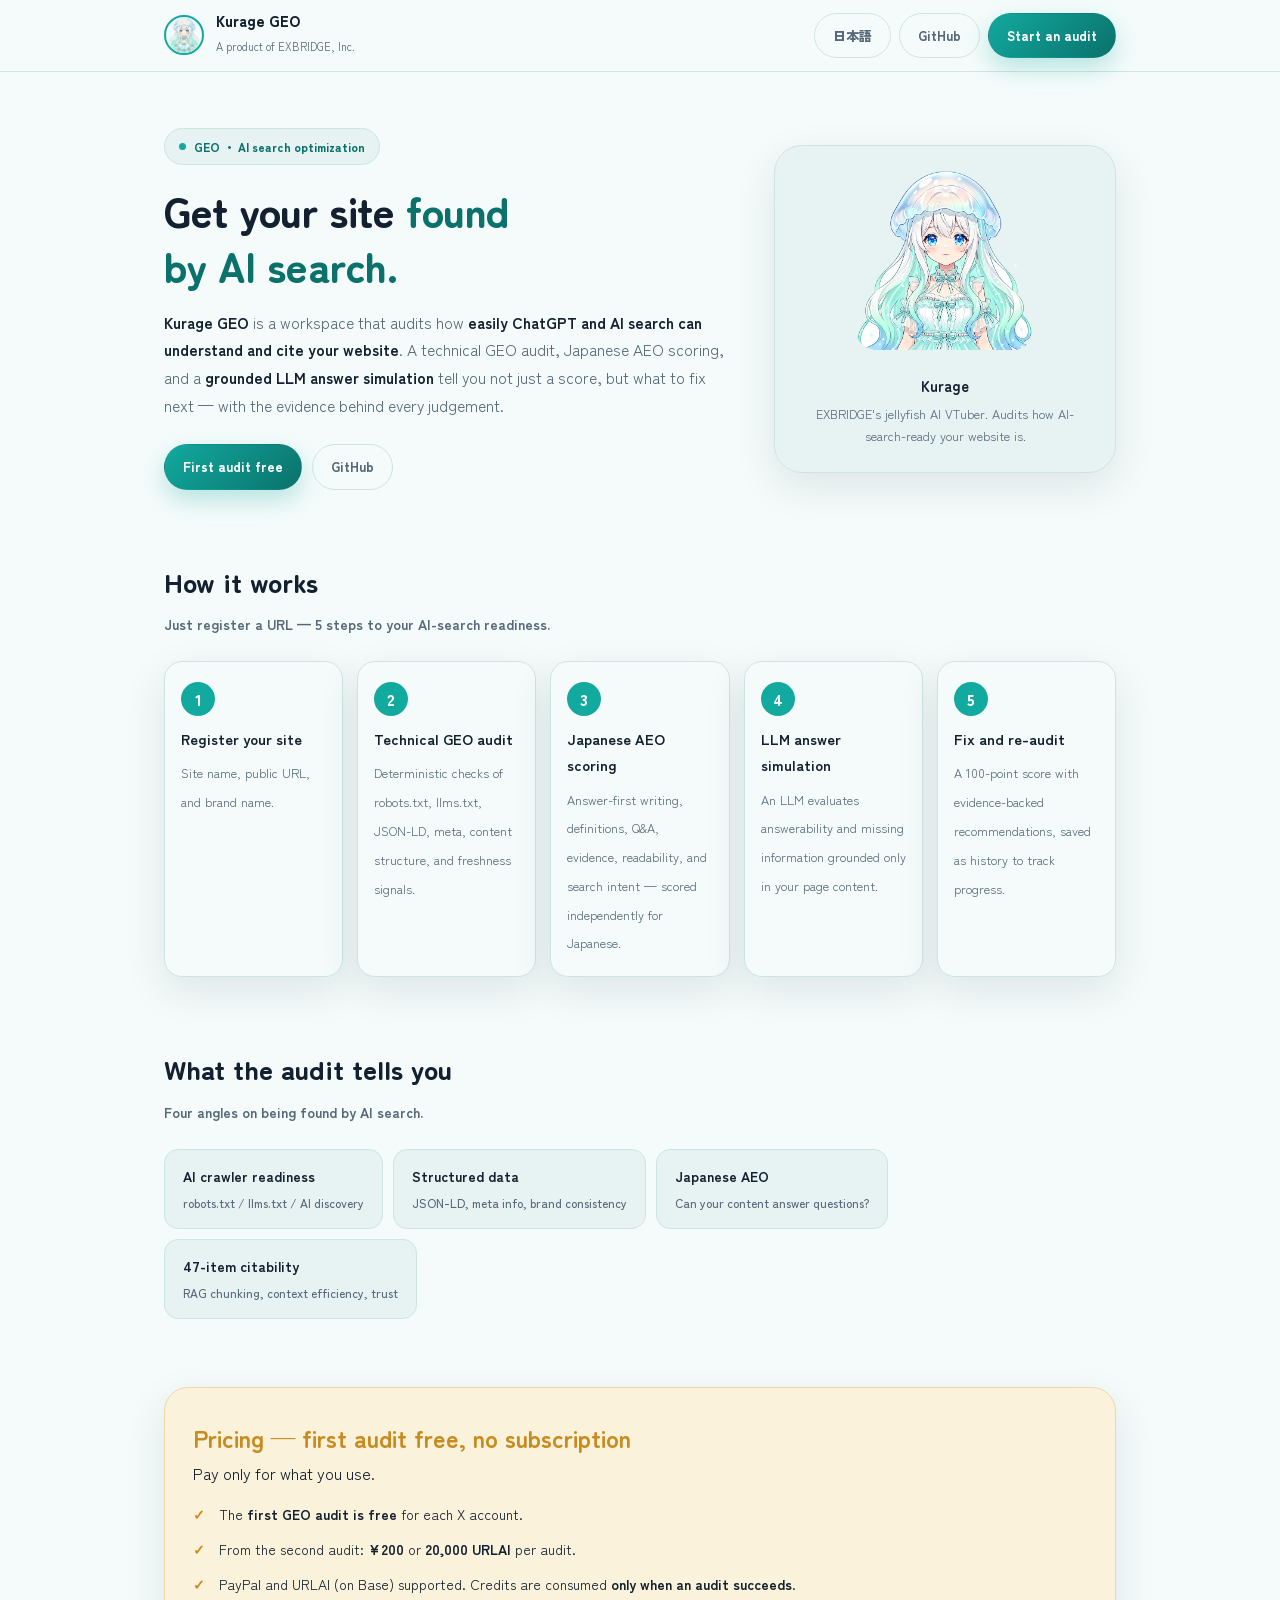
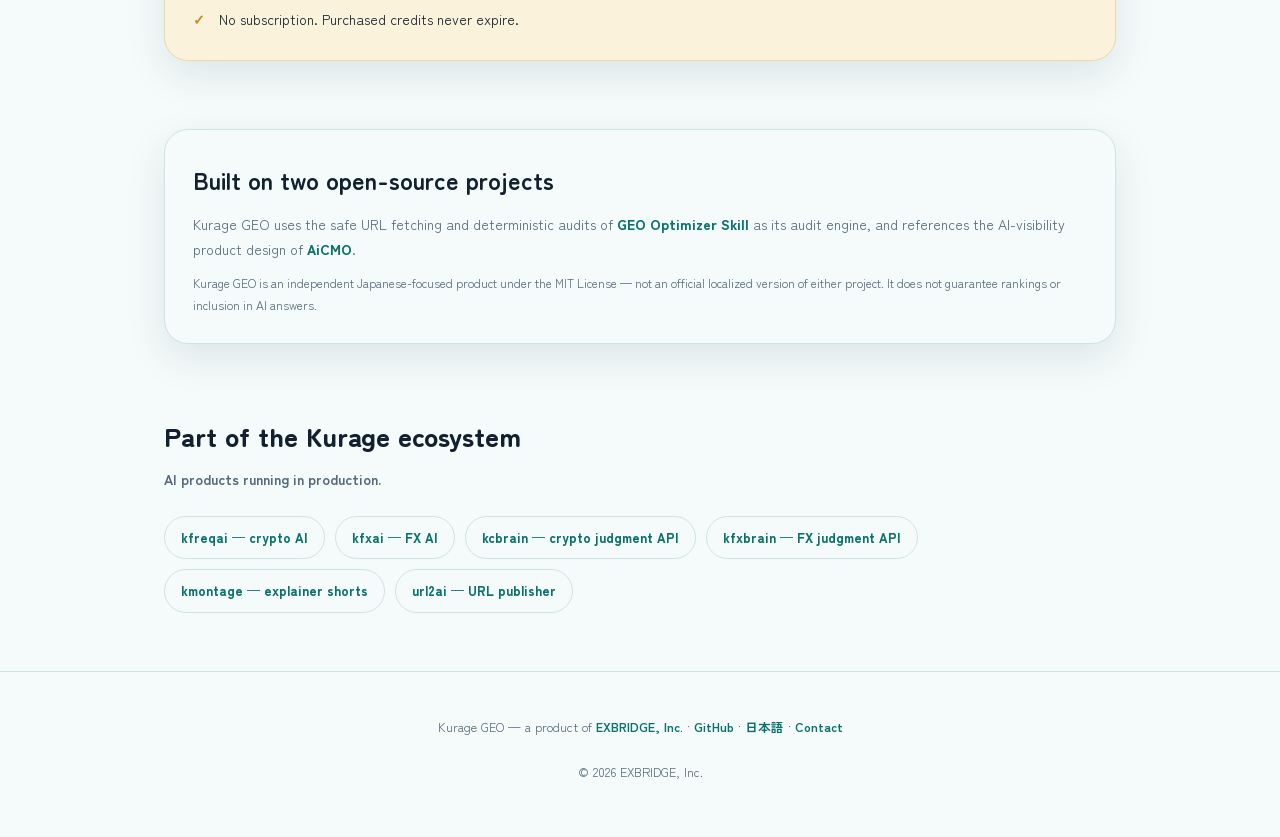
==== landing/index.html @ 4ce0aa2f "LP風デザインへ刷新＋日英切替(url2pub方式)＋kgeo.exbridge.jp LP新設 - kgeo.php: ログアウト時ランディングをkmontage LPと同じデザイントークン(Zen" ====
<!doctype html>
<html lang="en">
<head>
<meta charset="utf-8">
<meta name="viewport" content="width=device-width, initial-scale=1">
<title>Kurage GEO — Get your site found by AI search</title>
<meta name="description" content="Kurage GEO (kgeo) audits how ready your website is for AI search (GEO). Technical GEO audit, Japanese AEO scoring, and grounded LLM answer simulation. First audit free, then ¥200 or 20,000 URLAI per audit.">
<meta name="keywords" content="Kurage,kgeo,GEO,AEO,generative engine optimization,AI search optimization,LLMO,GEO Optimizer,AiCMO,answer engine optimization">
<meta name="robots" content="index,follow">
<meta name="author" content="EXBRIDGE, Inc.">
<link rel="canonical" href="https://kgeo.exbridge.jp/">
<link rel="alternate" hreflang="en" href="https://kgeo.exbridge.jp/">
<link rel="alternate" hreflang="ja" href="https://kgeo.exbridge.jp/kgeo.html">
<link rel="icon" href="assets/kurage_avatar.png" type="image/png">
<link rel="apple-touch-icon" href="assets/kurage_avatar.png">
<meta property="og:type" content="website">
<meta property="og:site_name" content="Kurage GEO">
<meta property="og:title" content="Kurage GEO — Get your site found by AI search">
<meta property="og:description" content="Technical GEO audit, Japanese AEO scoring, and grounded LLM answer simulation in one workspace. First audit free, then ¥200 or 20,000 URLAI per audit.">
<meta property="og:url" content="https://kgeo.exbridge.jp/">
<meta property="og:image" content="https://kgeo.exbridge.jp/assets/ogp.png">
<meta property="og:image:width" content="1200">
<meta property="og:image:height" content="630">
<meta property="og:locale" content="en_US">
<meta name="twitter:card" content="summary_large_image">
<meta name="twitter:title" content="Kurage GEO">
<meta name="twitter:description" content="Get your site found by AI search. First GEO audit is free.">
<meta name="twitter:image" content="https://kgeo.exbridge.jp/assets/ogp.png">
<script type="application/ld+json">
{
  "@context": "https://schema.org",
  "@type": "WebApplication",
  "name": "Kurage GEO",
  "url": "https://kgeo.exbridge.jp/",
  "applicationCategory": "BusinessApplication",
  "operatingSystem": "Web",
  "inLanguage": ["en", "ja"],
  "description": "A workspace that audits how ready your website is for AI search (GEO): technical GEO audit, Japanese AEO scoring, and grounded LLM answer simulation.",
  "offers": [
    {"@type": "Offer", "name": "First GEO audit", "price": "0", "priceCurrency": "JPY", "description": "The first audit is free for each X account"},
    {"@type": "Offer", "name": "GEO audit credit", "price": "200", "priceCurrency": "JPY", "description": "One audit from the second one onward. Also purchasable with 20,000 URLAI"}
  ],
  "isBasedOn": [
    {"@type": "SoftwareSourceCode", "name": "GEO Optimizer Skill", "codeRepository": "https://github.com/Auriti-Labs/geo-optimizer-skill", "license": "https://opensource.org/license/mit"},
    {"@type": "SoftwareSourceCode", "name": "AiCMO", "codeRepository": "https://github.com/AICMO/ai-cmo", "license": "https://opensource.org/license/mit"}
  ],
  "provider": { "@type": "Organization", "name": "EXBRIDGE, Inc.", "url": "https://exbridge.jp/" }
}
</script>
<script type="application/ld+json">
{
  "@context": "https://schema.org",
  "@type": "FAQPage",
  "mainEntity": [
    {"@type": "Question", "name": "What is the difference between SEO and GEO?", "acceptedAnswer": {"@type": "Answer", "text": "SEO mainly improves discoverability in search results, while GEO prepares the technical structure and information design so generative AI and AI search can understand and cite your content. Kurage GEO audits robots.txt, llms.txt, structured data, content structure, and more."}},
    {"@type": "Question", "name": "How much does a Kurage GEO audit cost?", "acceptedAnswer": {"@type": "Answer", "text": "The first audit is free for each X account. From the second audit onward, each audit costs ¥200, or one credit purchased with 20,000 URLAI. There is no subscription."}},
    {"@type": "Question", "name": "Is Kurage GEO an official version of GEO Optimizer or AiCMO?", "acceptedAnswer": {"@type": "Answer", "text": "No. Kurage GEO uses the deterministic audit engine of GEO Optimizer Skill and references the product design of AiCMO, both under the MIT License, as an independent Japanese-focused product."}}
  ]
}
</script>
<link rel="preconnect" href="https://fonts.googleapis.com">
<link rel="preconnect" href="https://fonts.gstatic.com" crossorigin>
<link href="https://fonts.googleapis.com/css2?family=Zen+Maru+Gothic:wght@700;900&family=Zen+Kaku+Gothic+New:wght@400;500;700&display=swap" rel="stylesheet">
<style>
:root {
  --abyss:#12202f; --abyss-soft:#55697a; --foam:#f5fbfb; --panel:#e7f3f2; --panel-line:#cde5e2;
  --teal:#12a99f; --teal-deep:#0a726b; --violet:#6f5fd8; --gold:#c98a1e; --gold-bg:#fbf2db; --gold-line:#ecd9a8;
  --shadow:0 14px 40px rgba(10,40,45,.10);
}
@media (prefers-color-scheme:dark){:root{
  --abyss:#eaf3f3; --abyss-soft:#9fb3ba; --foam:#0c1720; --panel:#12242a; --panel-line:#1f3a3f;
  --teal:#2bd4c6; --teal-deep:#1c9e93; --violet:#9186ea; --gold:#f2c766; --gold-bg:#241b08; --gold-line:#4c3c17;
  --shadow:0 14px 40px rgba(0,0,0,.38);
}}
* { box-sizing:border-box; margin:0; padding:0; }
html { scroll-behavior:smooth; }
body { color:var(--abyss); font-family:"Zen Kaku Gothic New","Hiragino Sans","Yu Gothic",Meiryo,sans-serif; background:var(--foam); min-height:100vh; line-height:1.8; overflow-x:hidden; }
a { color:var(--teal-deep); text-decoration:none; }
a:hover { color:var(--teal); }
img { max-width:100%; }
h1,h2,h3 { font-family:"Zen Maru Gothic","Zen Kaku Gothic New",sans-serif; text-wrap:balance; }
.wrap { max-width:1000px; margin:0 auto; padding:0 24px; }
header.site { position:sticky; top:0; z-index:40; background:color-mix(in srgb,var(--foam) 88%,transparent); backdrop-filter:blur(16px); border-bottom:1px solid var(--panel-line); }
header.site .wrap { display:flex; align-items:center; gap:14px; padding:12px 24px; }
.hbrand { display:flex; gap:12px; align-items:center; }
.hbrand .ico { width:40px; height:40px; border-radius:50%; overflow:hidden; border:2px solid var(--teal); flex:none; }
.hbrand .ico img { width:100%; height:100%; object-fit:cover; object-position:50% 15%; }
.hbrand strong { font-size:15px; font-weight:900; display:block; line-height:1.2; }
.hbrand span { font-size:11px; color:var(--abyss-soft); }
.hnav { display:flex; gap:8px; align-items:center; margin-left:auto; }
.btn { border-radius:999px; padding:10px 18px; font-weight:900; font-size:13px; display:inline-flex; align-items:center; gap:7px; border:1.5px solid transparent; cursor:pointer; }
.btn-primary { background:linear-gradient(135deg,var(--teal),var(--teal-deep)); color:#fff; box-shadow:0 10px 24px rgba(18,169,159,.28); }
.btn-ghost { background:transparent; border-color:var(--panel-line); color:var(--abyss-soft); }
.btn-ghost:hover { border-color:var(--teal); color:var(--teal-deep); }
.hero { display:grid; grid-template-columns:1.25fr .75fr; gap:40px; align-items:center; padding:56px 0 34px; }
.eyebrow { display:inline-flex; align-items:center; gap:8px; background:var(--panel); border:1.5px solid var(--panel-line); border-radius:999px; padding:7px 14px; font-size:12px; font-weight:900; color:var(--teal-deep); margin-bottom:18px; }
.dot { width:7px; height:7px; border-radius:50%; background:var(--teal); }
h1 { font-size:clamp(26px,4.4vw,42px); font-weight:900; line-height:1.3; letter-spacing:-.01em; margin-bottom:16px; }
h1 em { font-style:normal; color:var(--teal-deep); }
.lead { font-size:15.5px; color:var(--abyss-soft); max-width:600px; margin-bottom:24px; }
.lead b { color:var(--abyss); }
.cta-row { display:flex; gap:10px; flex-wrap:wrap; }
.hero-card { background:var(--panel); border:1.5px solid var(--panel-line); border-radius:28px; padding:24px; text-align:center; box-shadow:var(--shadow); }
.hero-card img { width:180px; height:180px; object-fit:cover; object-position:50% 12%; border-radius:22px; }
.hero-card h2 { font-size:15px; margin:14px 0 4px; }
.hero-card p { font-size:12.5px; color:var(--abyss-soft); }
section { padding:34px 0; }
section > h2 { font-size:clamp(20px,3vw,27px); font-weight:900; margin-bottom:6px; }
section > .sub { color:var(--abyss-soft); font-size:14px; font-weight:700; margin-bottom:24px; }
.flow { display:grid; grid-template-columns:repeat(auto-fit,minmax(160px,1fr)); gap:14px; }
.flow .step { background:var(--foam); border:1.5px solid var(--panel-line); border-radius:18px; padding:20px 16px; box-shadow:var(--shadow); }
.flow .n { display:inline-flex; align-items:center; justify-content:center; width:34px; height:34px; border-radius:50%; background:var(--teal); color:#fff; font-family:"Zen Maru Gothic",sans-serif; font-weight:900; margin-bottom:10px; }
.flow .step b { display:block; font-size:14.5px; margin-bottom:5px; }
.flow .step small { font-size:12.5px; color:var(--abyss-soft); line-height:1.7; }
.chips { display:flex; flex-wrap:wrap; gap:10px; }
.chip { background:var(--panel); border:1.5px solid var(--panel-line); border-radius:14px; padding:14px 18px; font-weight:700; font-size:14px; }
.chip span { display:block; font-size:12px; color:var(--abyss-soft); font-weight:500; margin-top:3px; }
.gate { background:var(--gold-bg); border:1.5px solid var(--gold-line); border-radius:24px; padding:28px; box-shadow:var(--shadow); }
.gate h2 { color:var(--gold); }
.gate ul { list-style:none; margin-top:14px; display:grid; gap:10px; }
.gate li { font-size:14px; padding-left:26px; position:relative; }
.gate li::before { content:"✓"; position:absolute; left:0; color:var(--gold); font-weight:900; }
.oss-note { background:var(--foam); border:1.5px solid var(--panel-line); border-radius:24px; padding:28px; box-shadow:var(--shadow); }
.oss-note p { font-size:14px; color:var(--abyss-soft); margin-top:10px; }
.oss-note p b, .oss-note a { color:var(--abyss); }
.oss-note a { font-weight:800; color:var(--teal-deep); }
.oss-note small { display:block; margin-top:10px; font-size:12px; color:var(--abyss-soft); }
.eco { display:flex; flex-wrap:wrap; gap:10px; margin-top:8px; }
.eco a { background:var(--foam); border:1.5px solid var(--panel-line); border-radius:999px; padding:9px 16px; font-size:13px; font-weight:800; color:var(--teal-deep); }
.eco a:hover { border-color:var(--teal); }
footer.site { text-align:center; color:var(--abyss-soft); font-size:12.5px; padding:44px 20px 54px; border-top:1px solid var(--panel-line); margin-top:24px; }
footer.site a { font-weight:700; }
@media (max-width:760px){ .hero{ grid-template-columns:1fr; } .hero-card{ order:-1; } }
</style>
<!-- Google tag (gtag.js) -->
<script async src="https://www.googletagmanager.com/gtag/js?id=G-BP0650KDFR"></script>
<script>
  window.dataLayer = window.dataLayer || [];
  function gtag(){dataLayer.push(arguments);}
  gtag('js', new Date());
  gtag('config', 'G-BP0650KDFR');
</script>
<script>
(function () {
    var s = document.createElement('script');
    s.src = 'https://aiknowledgecms.exbridge.jp/simpletrack.php'
        + '?url=' + encodeURIComponent(location.href)
        + '&ref=' + encodeURIComponent(document.referrer);
    document.head.appendChild(s);
})();
</script>
</head>
<body>

<header class="site"><div class="wrap">
  <div class="hbrand">
    <div class="ico"><img src="assets/kurage_avatar.webp" alt="Kurage"></div>
    <div><strong>Kurage GEO</strong><span>A product of EXBRIDGE, Inc.</span></div>
  </div>
  <nav class="hnav">
    <a class="btn btn-ghost" href="kgeo.html">日本語</a>
    <a class="btn btn-ghost" href="https://github.com/katsushi2441/kgeo" target="_blank" rel="noopener">GitHub</a>
    <a class="btn btn-primary" href="https://kurage.exbridge.jp/kgeo.php?lang=en">Start an audit</a>
  </nav>
</div></header>

<main class="wrap">
  <section class="hero">
    <div>
      <span class="eyebrow"><span class="dot"></span>GEO ・ AI search optimization</span>
      <h1>Get your site <em>found by AI search.</em></h1>
      <p class="lead">
        <b>Kurage GEO</b> is a workspace that audits how <b>easily ChatGPT and AI search can understand and cite your website</b>.
        A technical GEO audit, Japanese AEO scoring, and a <b>grounded LLM answer simulation</b> tell you not just a score,
        but what to fix next — with the evidence behind every judgement.
      </p>
      <div class="cta-row">
        <a class="btn btn-primary" href="https://kurage.exbridge.jp/kgeo.php?lang=en">First audit free</a>
        <a class="btn btn-ghost" href="https://github.com/katsushi2441/kgeo" target="_blank" rel="noopener">GitHub</a>
      </div>
    </div>
    <div class="hero-card">
      <img src="assets/kurage_avatar.png" alt="Kurage — the jellyfish AI VTuber">
      <h2>Kurage</h2>
      <p>EXBRIDGE's jellyfish AI VTuber. Audits how AI-search-ready your website is.</p>
    </div>
  </section>

  <section>
    <h2>How it works</h2>
    <p class="sub">Just register a URL — 5 steps to your AI-search readiness.</p>
    <div class="flow">
      <div class="step"><span class="n">1</span><b>Register your site</b><small>Site name, public URL, and brand name.</small></div>
      <div class="step"><span class="n">2</span><b>Technical GEO audit</b><small>Deterministic checks of robots.txt, llms.txt, JSON-LD, meta, content structure, and freshness signals.</small></div>
      <div class="step"><span class="n">3</span><b>Japanese AEO scoring</b><small>Answer-first writing, definitions, Q&amp;A, evidence, readability, and search intent — scored independently for Japanese.</small></div>
      <div class="step"><span class="n">4</span><b>LLM answer simulation</b><small>An LLM evaluates answerability and missing information grounded only in your page content.</small></div>
      <div class="step"><span class="n">5</span><b>Fix and re-audit</b><small>A 100-point score with evidence-backed recommendations, saved as history to track progress.</small></div>
    </div>
  </section>

  <section>
    <h2>What the audit tells you</h2>
    <p class="sub">Four angles on being found by AI search.</p>
    <div class="chips">
      <div class="chip">AI crawler readiness<span>robots.txt / llms.txt / AI discovery</span></div>
      <div class="chip">Structured data<span>JSON-LD, meta info, brand consistency</span></div>
      <div class="chip">Japanese AEO<span>Can your content answer questions?</span></div>
      <div class="chip">47-item citability<span>RAG chunking, context efficiency, trust</span></div>
    </div>
  </section>

  <section>
    <div class="gate">
      <h2>Pricing — first audit free, no subscription</h2>
      <p class="sub" style="margin-bottom:0">Pay only for what you use.</p>
      <ul>
        <li>The <b>first GEO audit is free</b> for each X account.</li>
        <li>From the second audit: <b>¥200</b> or <b>20,000 URLAI</b> per audit.</li>
        <li>PayPal and URLAI (on Base) supported. Credits are consumed <b>only when an audit succeeds</b>.</li>
        <li>No subscription. Purchased credits never expire.</li>
      </ul>
    </div>
  </section>

  <section>
    <div class="oss-note">
      <h2>Built on two open-source projects</h2>
      <p>Kurage GEO uses the safe URL fetching and deterministic audits of <a href="https://github.com/Auriti-Labs/geo-optimizer-skill" target="_blank" rel="noopener">GEO Optimizer Skill</a> as its audit engine, and references the AI-visibility product design of <a href="https://github.com/AICMO/ai-cmo" target="_blank" rel="noopener">AiCMO</a>.</p>
      <small>Kurage GEO is an independent Japanese-focused product under the MIT License — not an official localized version of either project. It does not guarantee rankings or inclusion in AI answers.</small>
    </div>
  </section>

  <section>
    <h2>Part of the Kurage ecosystem</h2>
    <p class="sub">AI products running in production.</p>
    <div class="eco">
      <a href="https://kfreqai.exbridge.jp/" target="_blank" rel="noopener">kfreqai — crypto AI</a>
      <a href="https://kfxai.exbridge.jp/" target="_blank" rel="noopener">kfxai — FX AI</a>
      <a href="https://kcbrain.exbridge.jp/" target="_blank" rel="noopener">kcbrain — crypto judgment API</a>
      <a href="https://kfxbrain.exbridge.jp/" target="_blank" rel="noopener">kfxbrain — FX judgment API</a>
      <a href="https://kmontage.exbridge.jp/" target="_blank" rel="noopener">kmontage — explainer shorts</a>
      <a href="https://url2ai.exbridge.jp/" target="_blank" rel="noopener">url2ai — URL publisher</a>
    </div>
  </section>
</main>

<footer class="site"><div class="wrap">
  Kurage GEO — a product of <a href="https://exbridge.jp/">EXBRIDGE, Inc.</a> ·
  <a href="https://github.com/katsushi2441/kgeo" target="_blank" rel="noopener">GitHub</a> ·
  <a href="kgeo.html">日本語</a> ·
  <a href="https://exbridge.jp/contact.php">Contact</a>
  <br><br>&copy; <span id="y"></span> EXBRIDGE, Inc.
</div></footer>
<script>document.getElementById('y').textContent=new Date().getFullYear();</script>

</body>
</html>
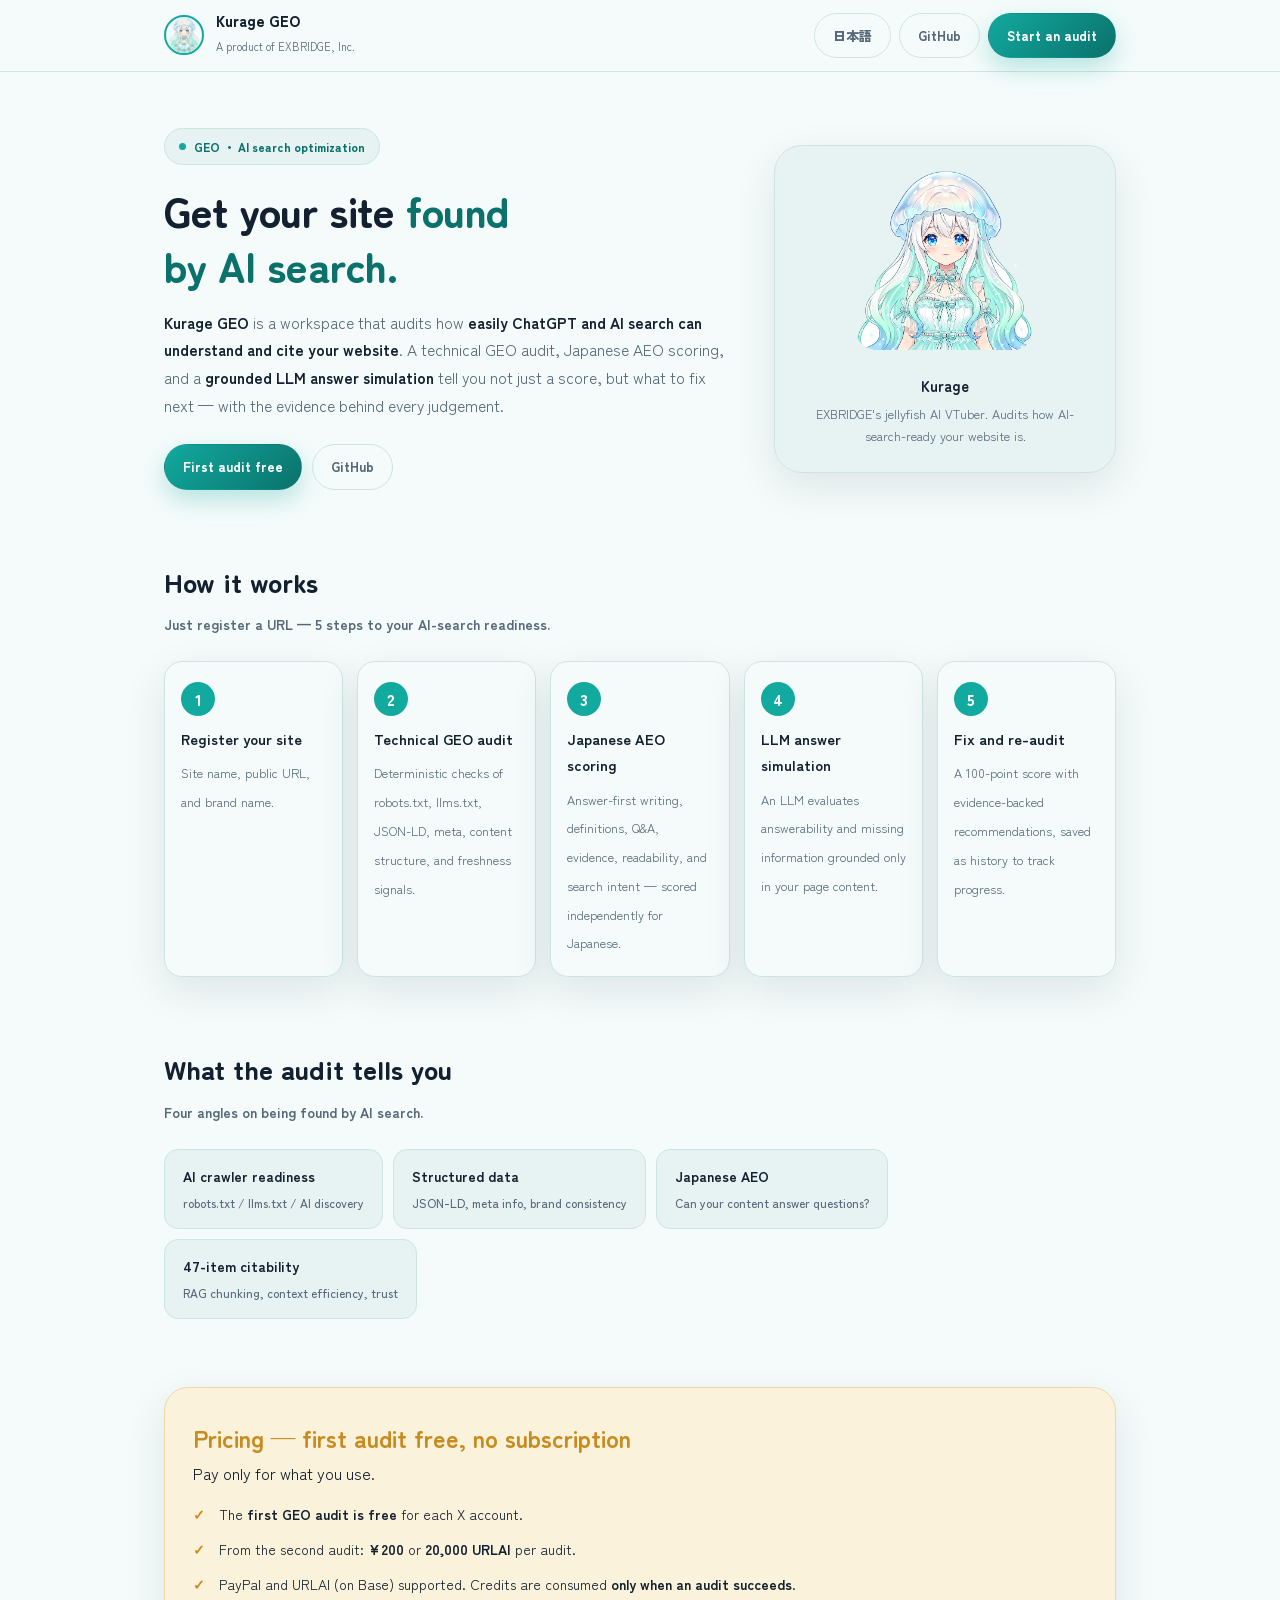
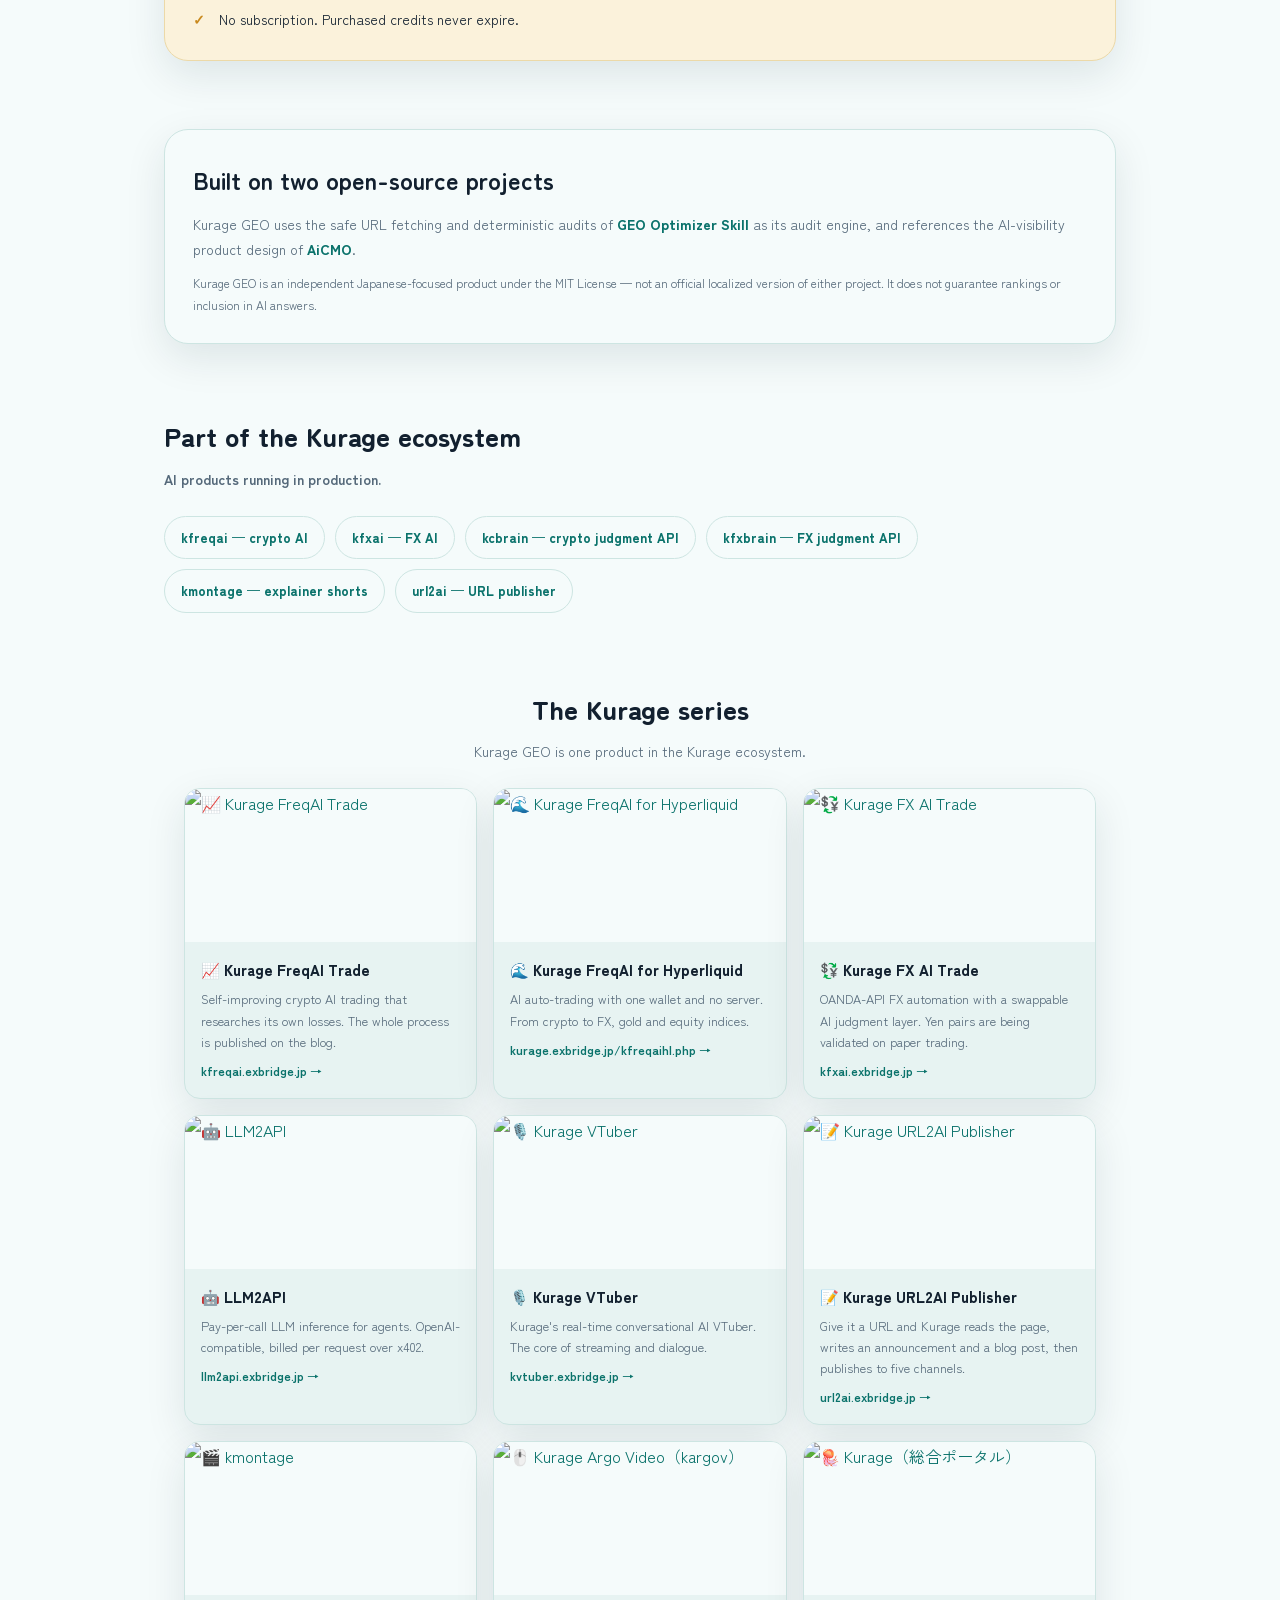
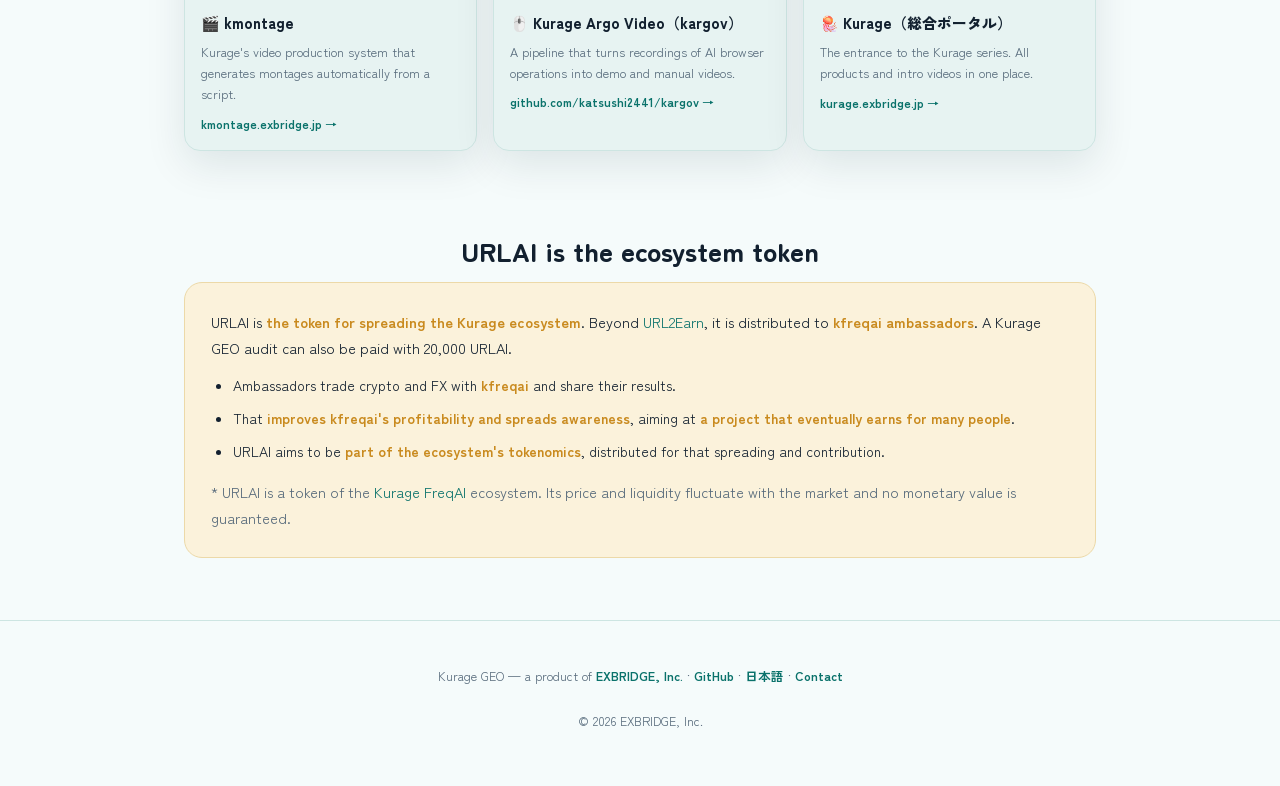
==== commit a68be23d: "feat(landing): KurageシリーズとURLAIの紹介をLPへ追加 kurl2earn / llm2api と同じ2セクション(Kurageシリーズ一覧・URLAIトークン)を kgeo" ====
--- a/landing/index.html
+++ b/landing/index.html
@@ -242,6 +242,103 @@
       <a href="https://url2ai.exbridge.jp/" target="_blank" rel="noopener">url2ai — URL publisher</a>
     </div>
   </section>
+<!-- BEGIN kurage-ecosystem (scripts/inject_ecosystem.py が生成) -->
+<style>
+  .kx-sec { max-width:1080px; margin:0 auto; padding:38px 20px; }
+  .kx-h { font-size:clamp(20px,3vw,27px); font-weight:800; text-align:center; margin-bottom:6px; }
+  .kx-sub { text-align:center; color:var(--abyss-soft); font-size:14px; margin-bottom:24px; }
+  .kx-grid { display:grid; grid-template-columns:repeat(auto-fill,minmax(270px,1fr)); gap:16px; }
+  .kx-card { display:block; background:var(--panel); border:1px solid var(--panel-line);
+    border-radius:16px; overflow:hidden; box-shadow:var(--shadow); transition:transform .15s; }
+  .kx-card:hover { transform:translateY(-3px); }
+  .kx-card .kx-im { aspect-ratio:1200/630; background:var(--foam); overflow:hidden; }
+  .kx-card .kx-im img { width:100%; height:100%; object-fit:cover; display:block; }
+  .kx-card .kx-tx { padding:14px 16px 16px; }
+  .kx-card .kx-nm { font-weight:800; font-size:15px; color:var(--abyss); }
+  .kx-card .kx-ds { font-size:12.5px; color:var(--abyss-soft); margin-top:5px; line-height:1.7; }
+  .kx-card .kx-lk { font-size:12px; color:var(--teal-deep); font-weight:700; margin-top:8px; word-break:break-all; }
+  .kx-vision { background:var(--gold-bg); border:1px solid var(--gold-line); border-radius:18px; padding:26px; }
+  .kx-vision p { font-size:14.5px; }
+  .kx-vision ul { padding-left:22px; margin-top:12px; font-size:14px; color:var(--abyss); }
+  .kx-vision li { margin-bottom:8px; }
+  .kx-vision b { color:var(--gold); }
+  .kx-fine { font-size:12px; color:var(--abyss-soft); margin-top:14px; }
+</style>
+<section class="kx-sec" id="kurage-ecosystem">
+  <h2 class="kx-h">The Kurage series</h2>
+  <p class="kx-sub">Kurage GEO is one product in the Kurage ecosystem.</p>
+  <div class="kx-grid">
+    <a class="kx-card" href="https://kfreqai.exbridge.jp/" target="_blank" rel="noopener">
+      <div class="kx-im"><img src="https://kfreqai.exbridge.jp/assets/ogp.png" alt="📈 Kurage FreqAI Trade" loading="lazy"></div>
+      <div class="kx-tx"><div class="kx-nm">📈 Kurage FreqAI Trade</div>
+        <div class="kx-ds">Self-improving crypto AI trading that researches its own losses. The whole process is published on the blog.</div>
+        <div class="kx-lk">kfreqai.exbridge.jp →</div></div>
+    </a>
+    <a class="kx-card" href="https://kurage.exbridge.jp/kfreqaihl.php" target="_blank" rel="noopener">
+      <div class="kx-im"><img src="https://kurage.exbridge.jp/images/kfreqaihl_ogp.png" alt="🌊 Kurage FreqAI for Hyperliquid" loading="lazy"></div>
+      <div class="kx-tx"><div class="kx-nm">🌊 Kurage FreqAI for Hyperliquid</div>
+        <div class="kx-ds">AI auto-trading with one wallet and no server. From crypto to FX, gold and equity indices.</div>
+        <div class="kx-lk">kurage.exbridge.jp/kfreqaihl.php →</div></div>
+    </a>
+    <a class="kx-card" href="https://kfxai.exbridge.jp/" target="_blank" rel="noopener">
+      <div class="kx-im"><img src="https://kfxai.exbridge.jp/assets/ogp.png" alt="💱 Kurage FX AI Trade" loading="lazy"></div>
+      <div class="kx-tx"><div class="kx-nm">💱 Kurage FX AI Trade</div>
+        <div class="kx-ds">OANDA-API FX automation with a swappable AI judgment layer. Yen pairs are being validated on paper trading.</div>
+        <div class="kx-lk">kfxai.exbridge.jp →</div></div>
+    </a>
+    <a class="kx-card" href="https://llm2api.exbridge.jp/" target="_blank" rel="noopener">
+      <div class="kx-im"><img src="https://llm2api.exbridge.jp/assets/ogp.png" alt="🤖 LLM2API" loading="lazy"></div>
+      <div class="kx-tx"><div class="kx-nm">🤖 LLM2API</div>
+        <div class="kx-ds">Pay-per-call LLM inference for agents. OpenAI-compatible, billed per request over x402.</div>
+        <div class="kx-lk">llm2api.exbridge.jp →</div></div>
+    </a>
+    <a class="kx-card" href="https://kvtuber.exbridge.jp/" target="_blank" rel="noopener">
+      <div class="kx-im"><img src="https://kvtuber.exbridge.jp/assets/ogp.png" alt="🎙️ Kurage VTuber" loading="lazy"></div>
+      <div class="kx-tx"><div class="kx-nm">🎙️ Kurage VTuber</div>
+        <div class="kx-ds">Kurage's real-time conversational AI VTuber. The core of streaming and dialogue.</div>
+        <div class="kx-lk">kvtuber.exbridge.jp →</div></div>
+    </a>
+    <a class="kx-card" href="https://url2ai.exbridge.jp/" target="_blank" rel="noopener">
+      <div class="kx-im"><img src="https://url2ai.exbridge.jp/assets/ogp.png" alt="📝 Kurage URL2AI Publisher" loading="lazy"></div>
+      <div class="kx-tx"><div class="kx-nm">📝 Kurage URL2AI Publisher</div>
+        <div class="kx-ds">Give it a URL and Kurage reads the page, writes an announcement and a blog post, then publishes to five channels.</div>
+        <div class="kx-lk">url2ai.exbridge.jp →</div></div>
+    </a>
+    <a class="kx-card" href="https://kmontage.exbridge.jp/" target="_blank" rel="noopener">
+      <div class="kx-im"><img src="https://kmontage.exbridge.jp/assets/ogp.png" alt="🎬 kmontage" loading="lazy"></div>
+      <div class="kx-tx"><div class="kx-nm">🎬 kmontage</div>
+        <div class="kx-ds">Kurage's video production system that generates montages automatically from a script.</div>
+        <div class="kx-lk">kmontage.exbridge.jp →</div></div>
+    </a>
+    <a class="kx-card" href="https://github.com/katsushi2441/kargov" target="_blank" rel="noopener">
+      <div class="kx-im"><img src="https://kurl2earn.exbridge.jp/assets/cards/kargov.png" alt="🖱️ Kurage Argo Video（kargov）" loading="lazy"></div>
+      <div class="kx-tx"><div class="kx-nm">🖱️ Kurage Argo Video（kargov）</div>
+        <div class="kx-ds">A pipeline that turns recordings of AI browser operations into demo and manual videos.</div>
+        <div class="kx-lk">github.com/katsushi2441/kargov →</div></div>
+    </a>
+    <a class="kx-card" href="https://kurage.exbridge.jp/" target="_blank" rel="noopener">
+      <div class="kx-im"><img src="https://kurage.exbridge.jp/images/kurage_ogp.png" alt="🪼 Kurage（総合ポータル）" loading="lazy"></div>
+      <div class="kx-tx"><div class="kx-nm">🪼 Kurage（総合ポータル）</div>
+        <div class="kx-ds">The entrance to the Kurage series. All products and intro videos in one place.</div>
+        <div class="kx-lk">kurage.exbridge.jp →</div></div>
+    </a>
+  </div>
+</section>
+
+<section class="kx-sec" id="urlai">
+  <h2 class="kx-h">URLAI is the ecosystem token</h2>
+  <div class="kx-vision">
+    <p>URLAI is <b>the token for spreading the Kurage ecosystem</b>. Beyond <a href="https://kurl2earn.exbridge.jp/kurl2earn.php?lang=en" target="_blank" rel="noopener">URL2Earn</a>, it is distributed to <b>kfreqai ambassadors</b>. A Kurage GEO audit can also be paid with 20,000 URLAI.</p>
+    <ul>
+      <li>Ambassadors trade crypto and FX with <b>kfreqai</b> and share their results.</li>
+      <li>That <b>improves kfreqai's profitability and spreads awareness</b>, aiming at <b>a project that eventually earns for many people</b>.</li>
+      <li>URLAI aims to be <b>part of the ecosystem's tokenomics</b>, distributed for that spreading and contribution.</li>
+    </ul>
+    <p class="kx-fine">* URLAI is a token of the <a href="https://kfreqai.exbridge.jp/" target="_blank" rel="noopener">Kurage FreqAI</a> ecosystem. Its price and liquidity fluctuate with the market and no monetary value is guaranteed.</p>
+  </div>
+</section>
+<!-- END kurage-ecosystem -->
+
 </main>
 
 <footer class="site"><div class="wrap">
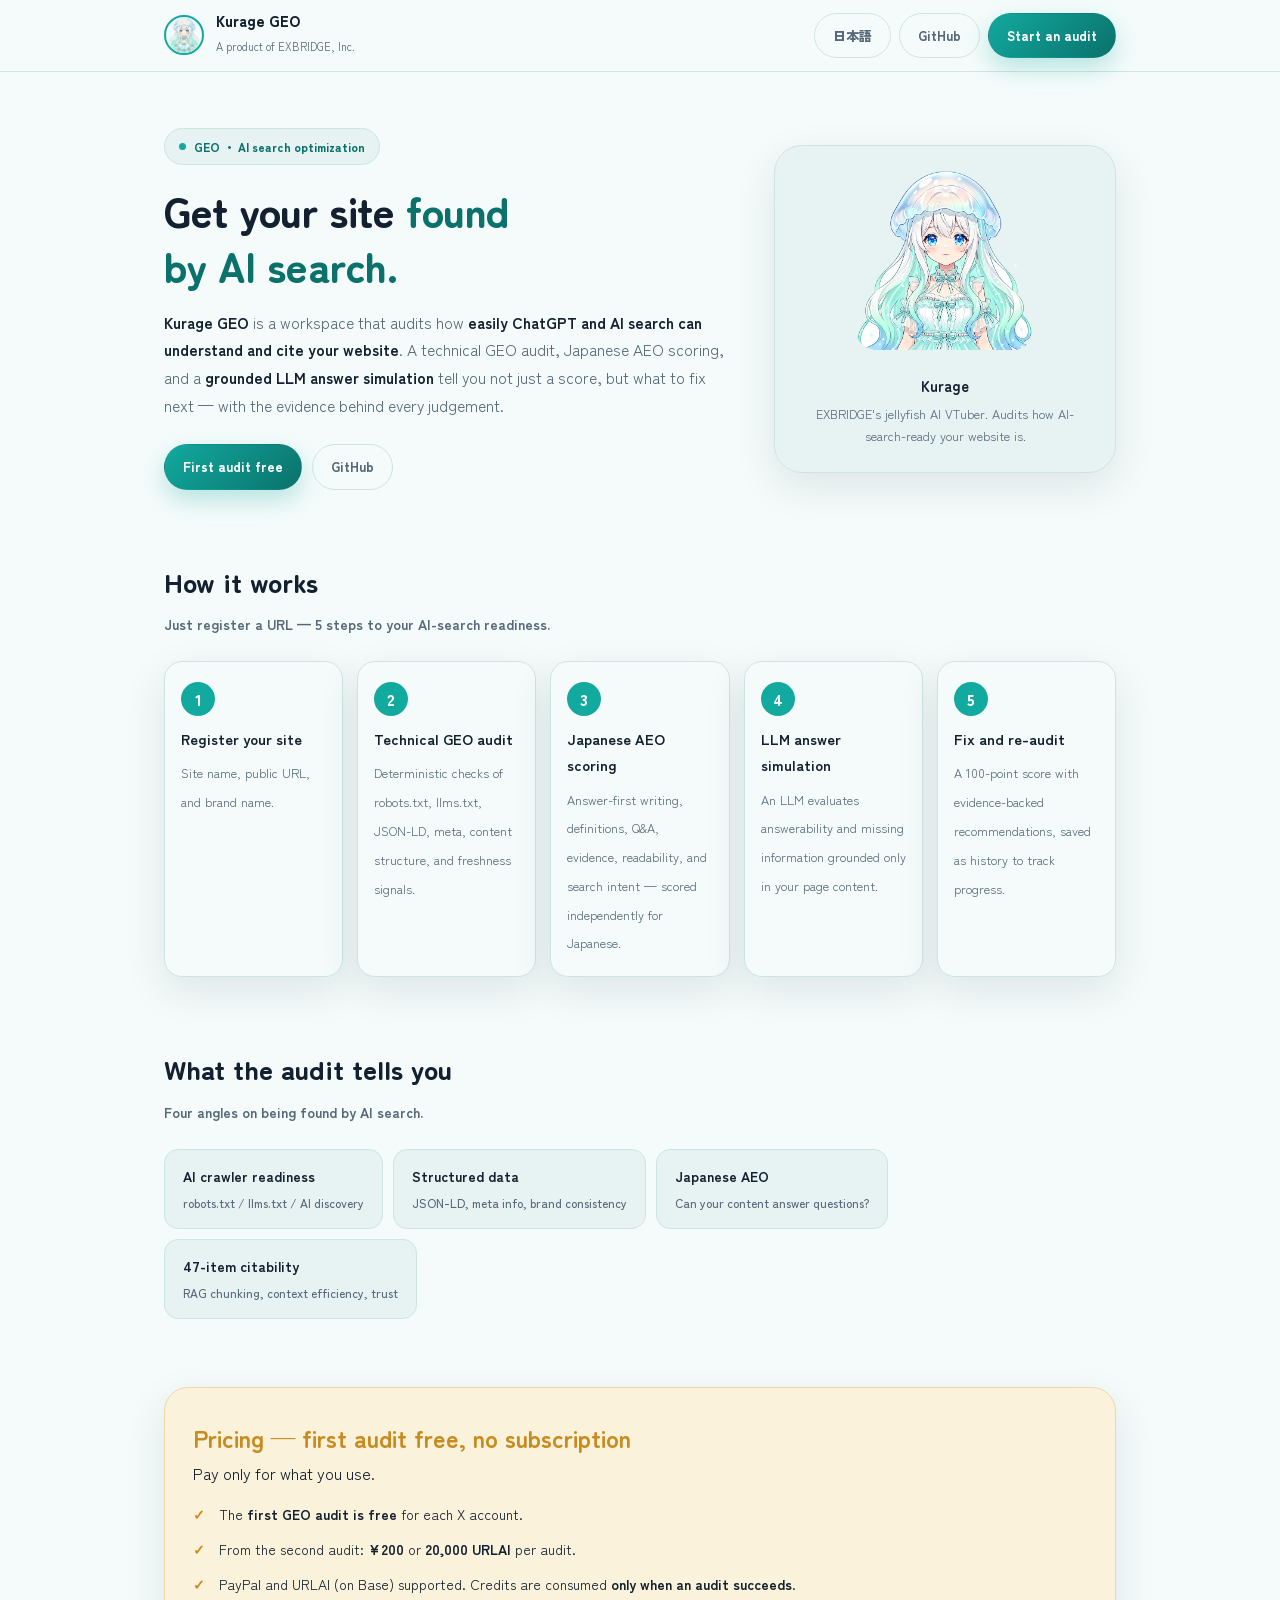
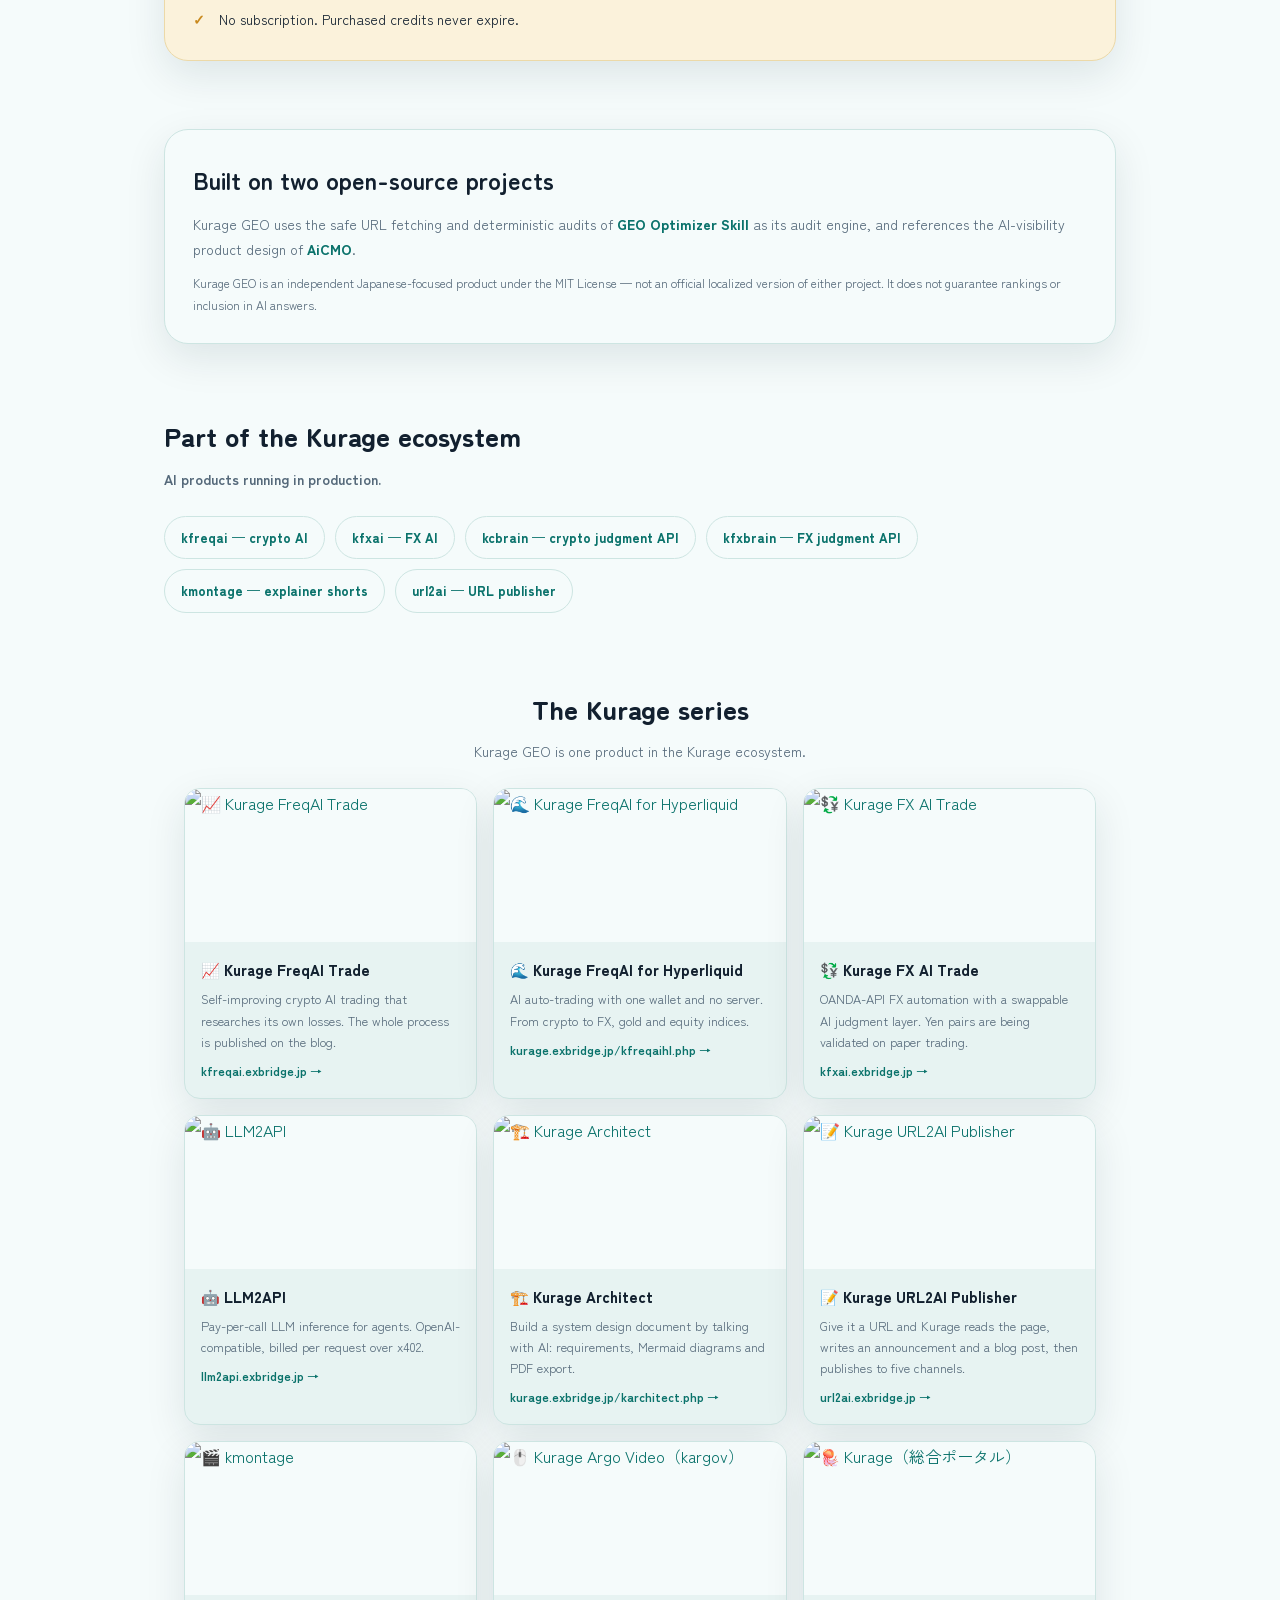
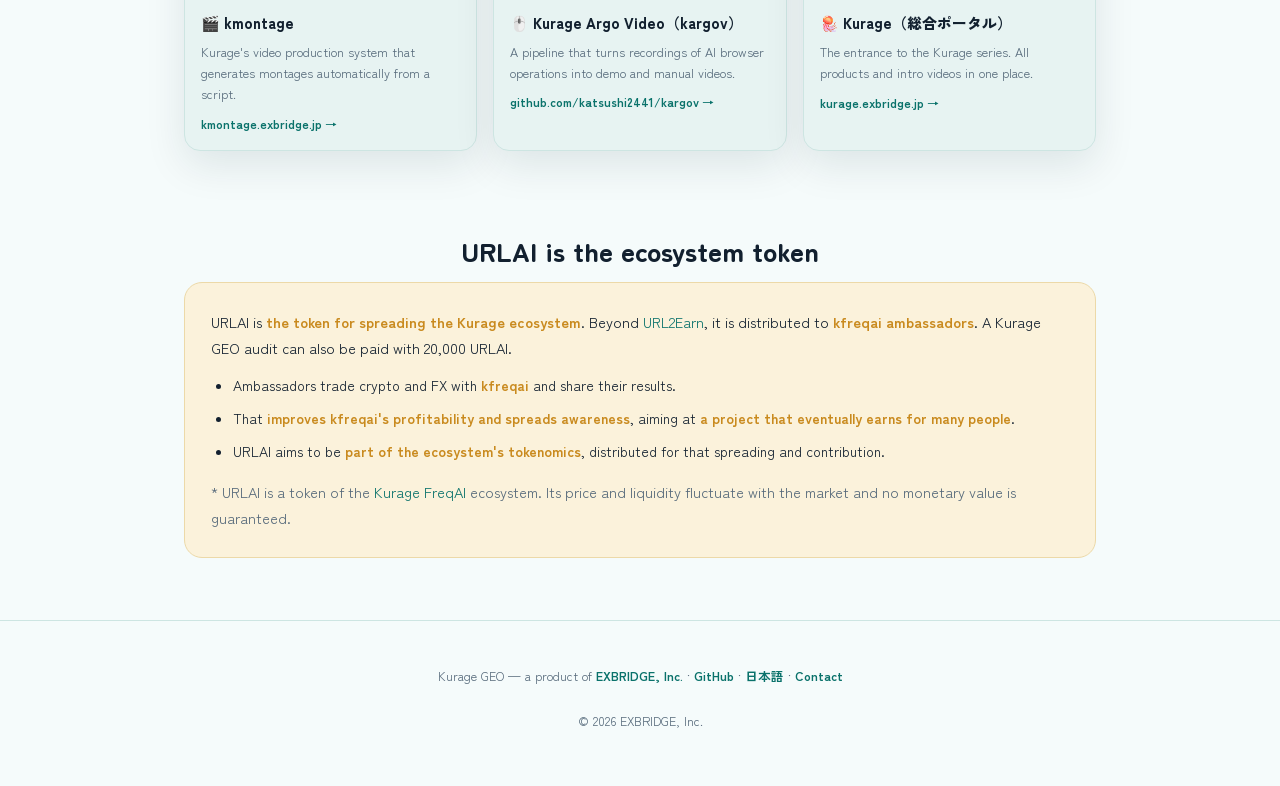
==== commit 94d3c0d5: "feat(kgeo): kgeo.phpにもエコシステム紹介を載せ、kvtuberをkarchitectへ - inject_ecosystem.py を public/kgeo.php にも対応させ" ====
--- a/landing/index.html
+++ b/landing/index.html
@@ -292,11 +292,11 @@
         <div class="kx-ds">Pay-per-call LLM inference for agents. OpenAI-compatible, billed per request over x402.</div>
         <div class="kx-lk">llm2api.exbridge.jp →</div></div>
     </a>
-    <a class="kx-card" href="https://kvtuber.exbridge.jp/" target="_blank" rel="noopener">
-      <div class="kx-im"><img src="https://kvtuber.exbridge.jp/assets/ogp.png" alt="🎙️ Kurage VTuber" loading="lazy"></div>
-      <div class="kx-tx"><div class="kx-nm">🎙️ Kurage VTuber</div>
-        <div class="kx-ds">Kurage's real-time conversational AI VTuber. The core of streaming and dialogue.</div>
-        <div class="kx-lk">kvtuber.exbridge.jp →</div></div>
+    <a class="kx-card" href="https://kurage.exbridge.jp/karchitect.php" target="_blank" rel="noopener">
+      <div class="kx-im"><img src="https://kurage.exbridge.jp/images/karchitect-ogp.png" alt="🏗️ Kurage Architect" loading="lazy"></div>
+      <div class="kx-tx"><div class="kx-nm">🏗️ Kurage Architect</div>
+        <div class="kx-ds">Build a system design document by talking with AI: requirements, Mermaid diagrams and PDF export.</div>
+        <div class="kx-lk">kurage.exbridge.jp/karchitect.php →</div></div>
     </a>
     <a class="kx-card" href="https://url2ai.exbridge.jp/" target="_blank" rel="noopener">
       <div class="kx-im"><img src="https://url2ai.exbridge.jp/assets/ogp.png" alt="📝 Kurage URL2AI Publisher" loading="lazy"></div>
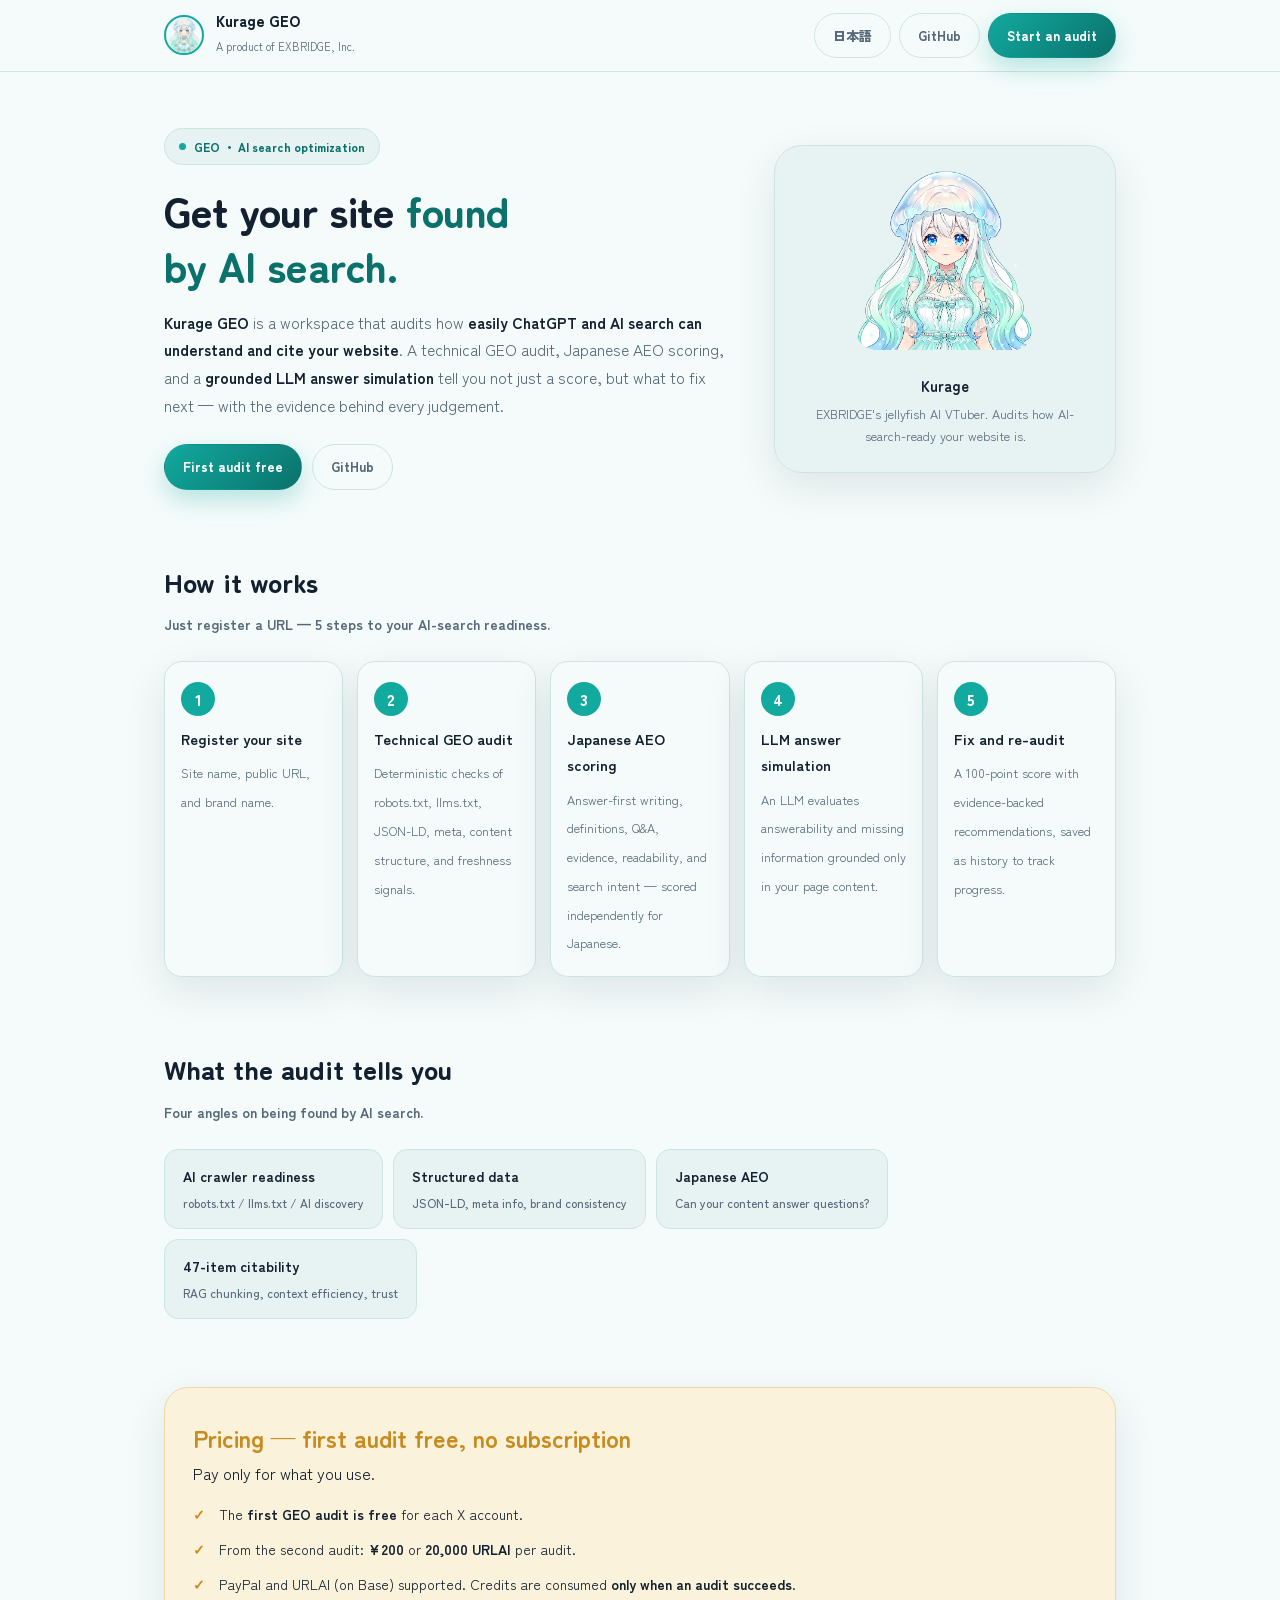
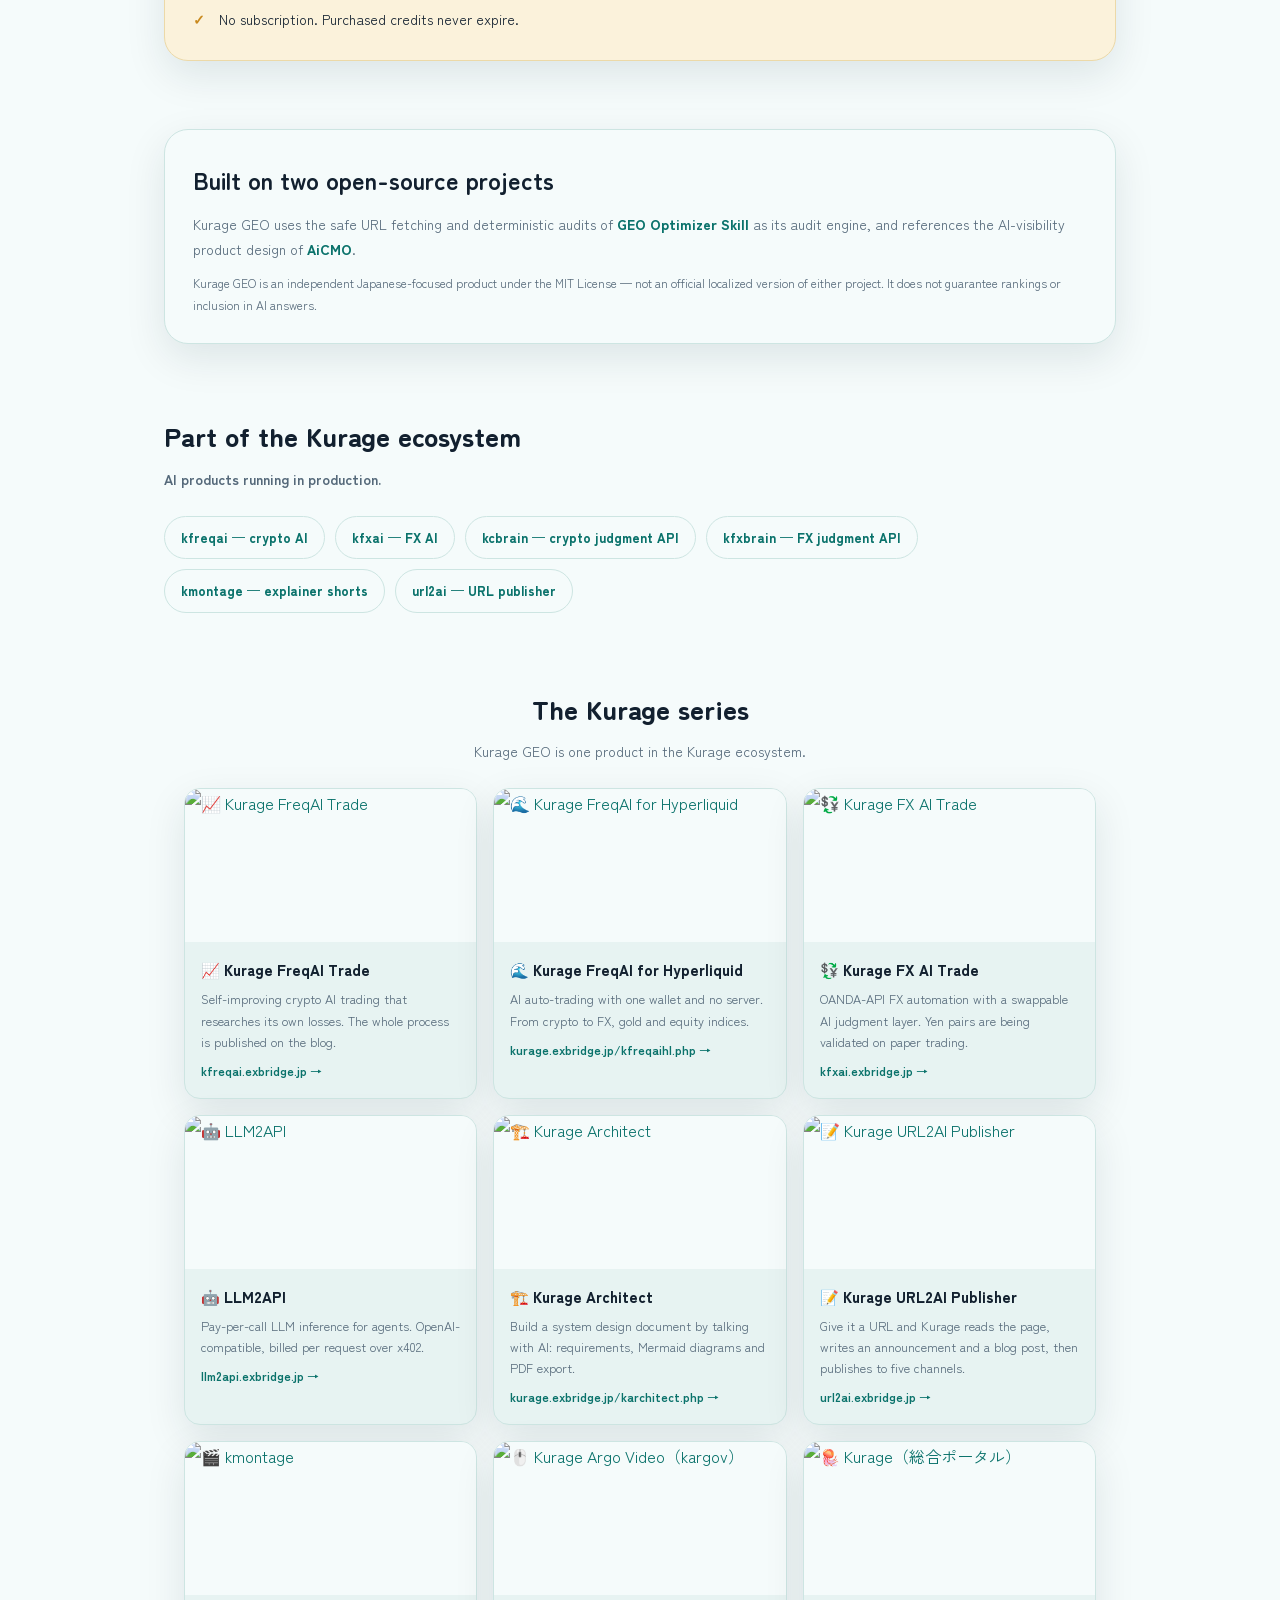
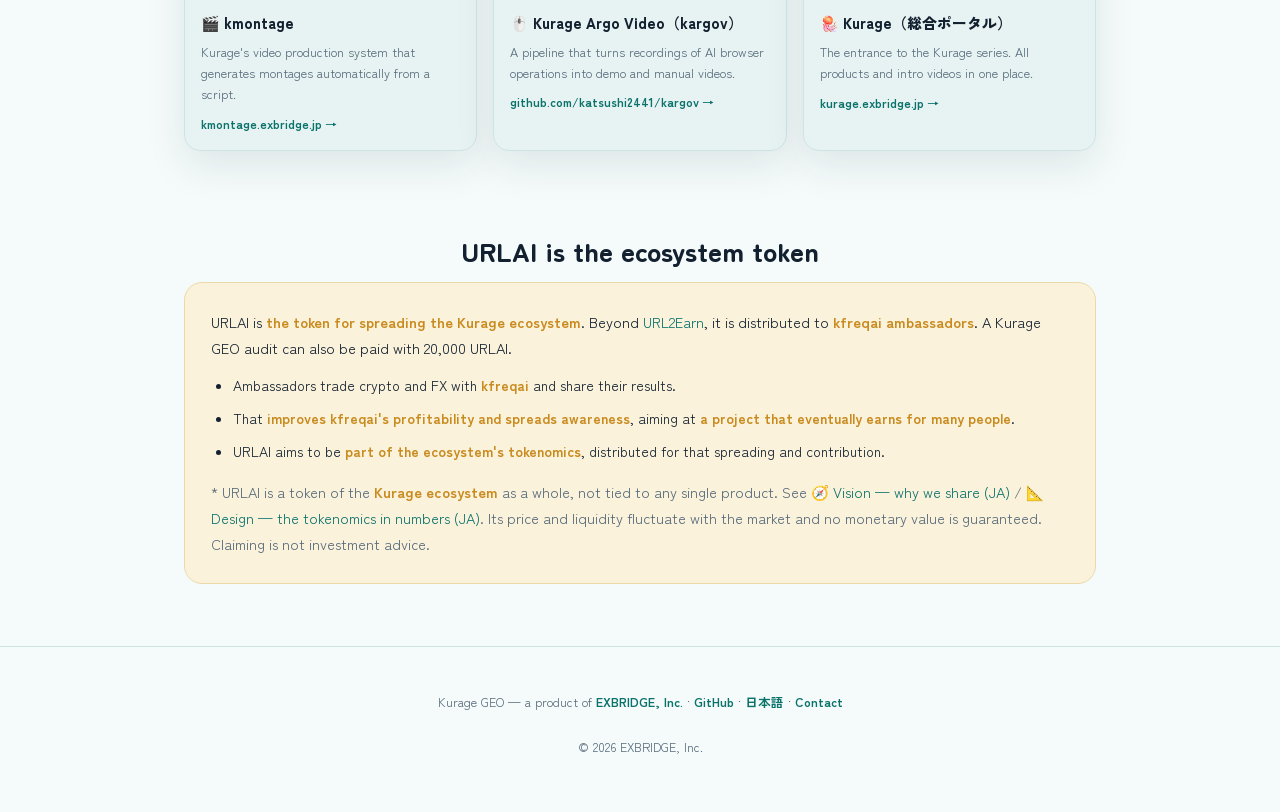
==== commit 58901a15: "fix: URLAIを「Kurageエコシステムのトークン」に訂正し、思想編・設計編へ導線を追加 「※URLAIは Kurage FreqAI エコシステムのトークンです」は誤り。URLAIは特定の " ====
--- a/landing/index.html
+++ b/landing/index.html
@@ -334,7 +334,7 @@
       <li>That <b>improves kfreqai's profitability and spreads awareness</b>, aiming at <b>a project that eventually earns for many people</b>.</li>
       <li>URLAI aims to be <b>part of the ecosystem's tokenomics</b>, distributed for that spreading and contribution.</li>
     </ul>
-    <p class="kx-fine">* URLAI is a token of the <a href="https://kfreqai.exbridge.jp/" target="_blank" rel="noopener">Kurage FreqAI</a> ecosystem. Its price and liquidity fluctuate with the market and no monetary value is guaranteed.</p>
+    <p class="kx-fine">* URLAI is a token of the <b>Kurage ecosystem</b> as a whole, not tied to any single product. See <a href="https://kurl2earn.exbridge.jp/tokenomics-vision.html" target="_blank" rel="noopener">🧭 Vision — why we share (JA)</a> / <a href="https://kurl2earn.exbridge.jp/tokenomics.html" target="_blank" rel="noopener">📐 Design — the tokenomics in numbers (JA)</a>. Its price and liquidity fluctuate with the market and no monetary value is guaranteed. Claiming is not investment advice.</p>
   </div>
 </section>
 <!-- END kurage-ecosystem -->
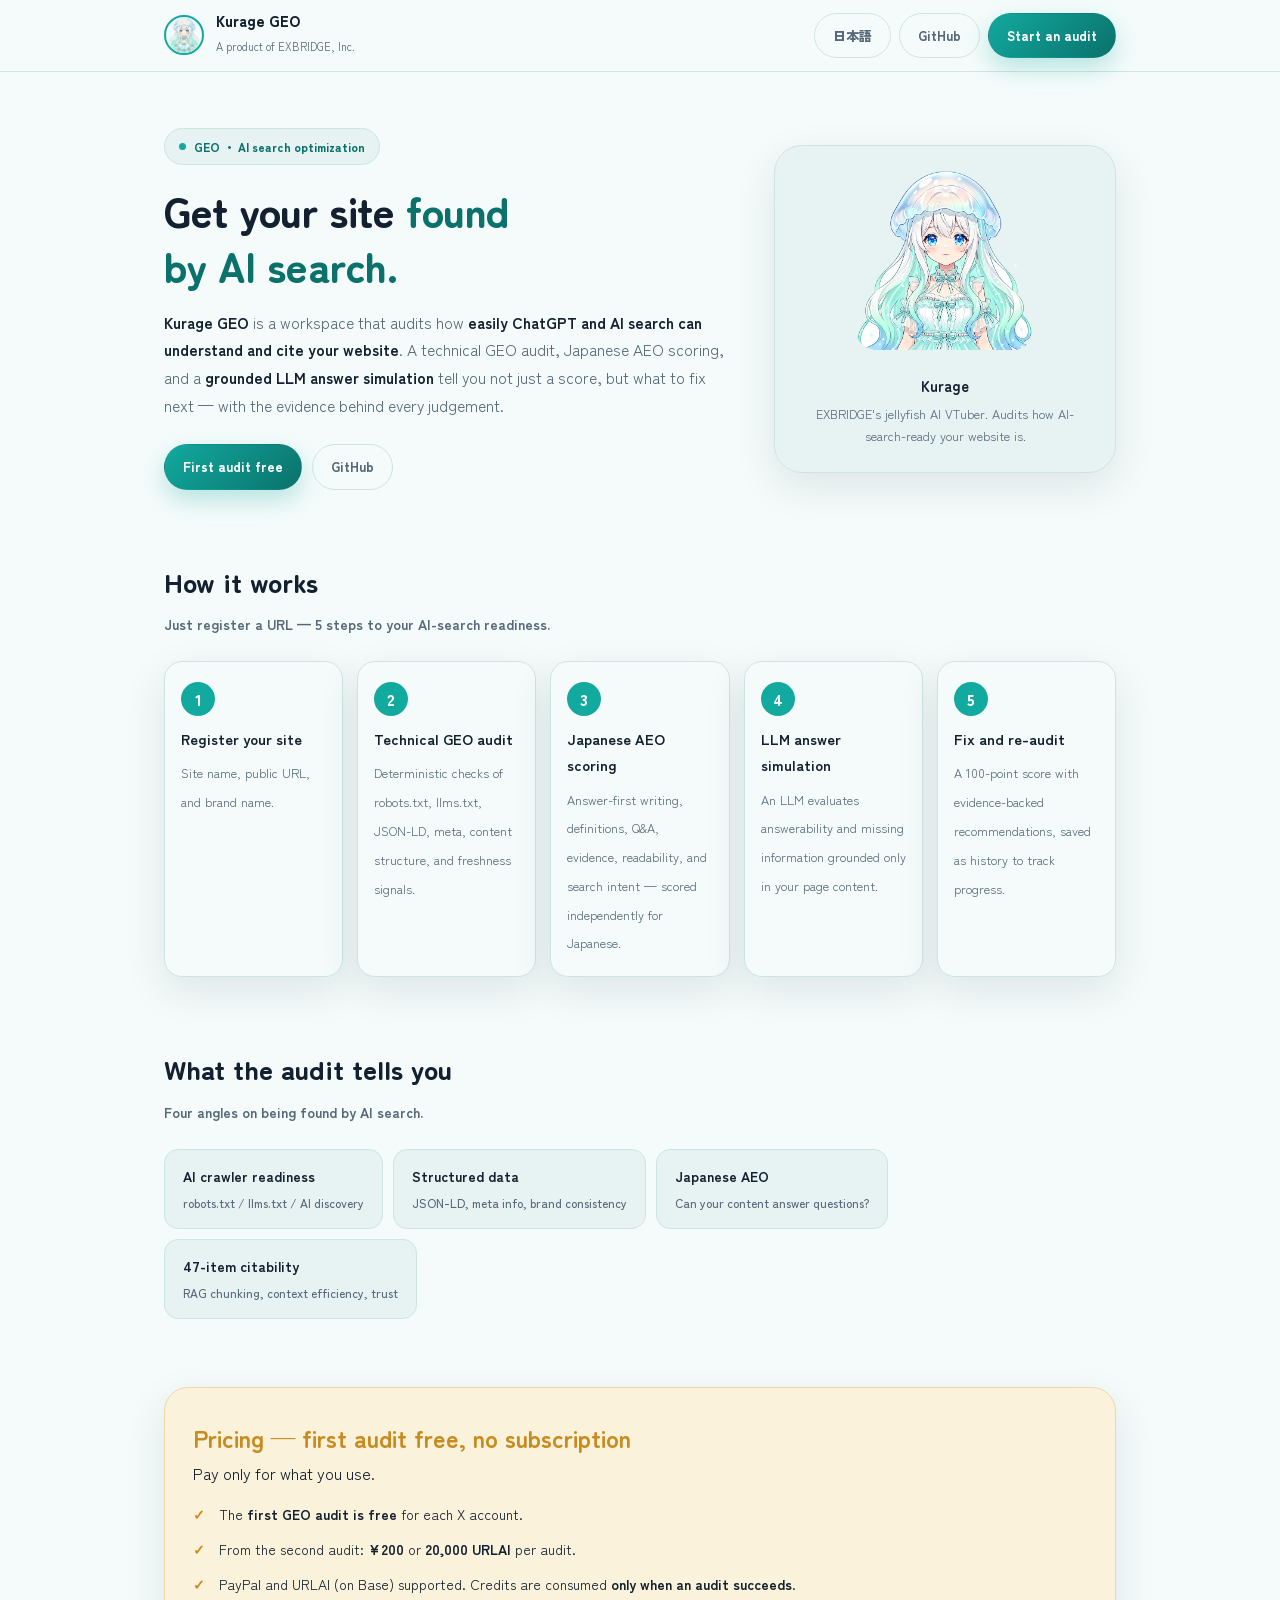
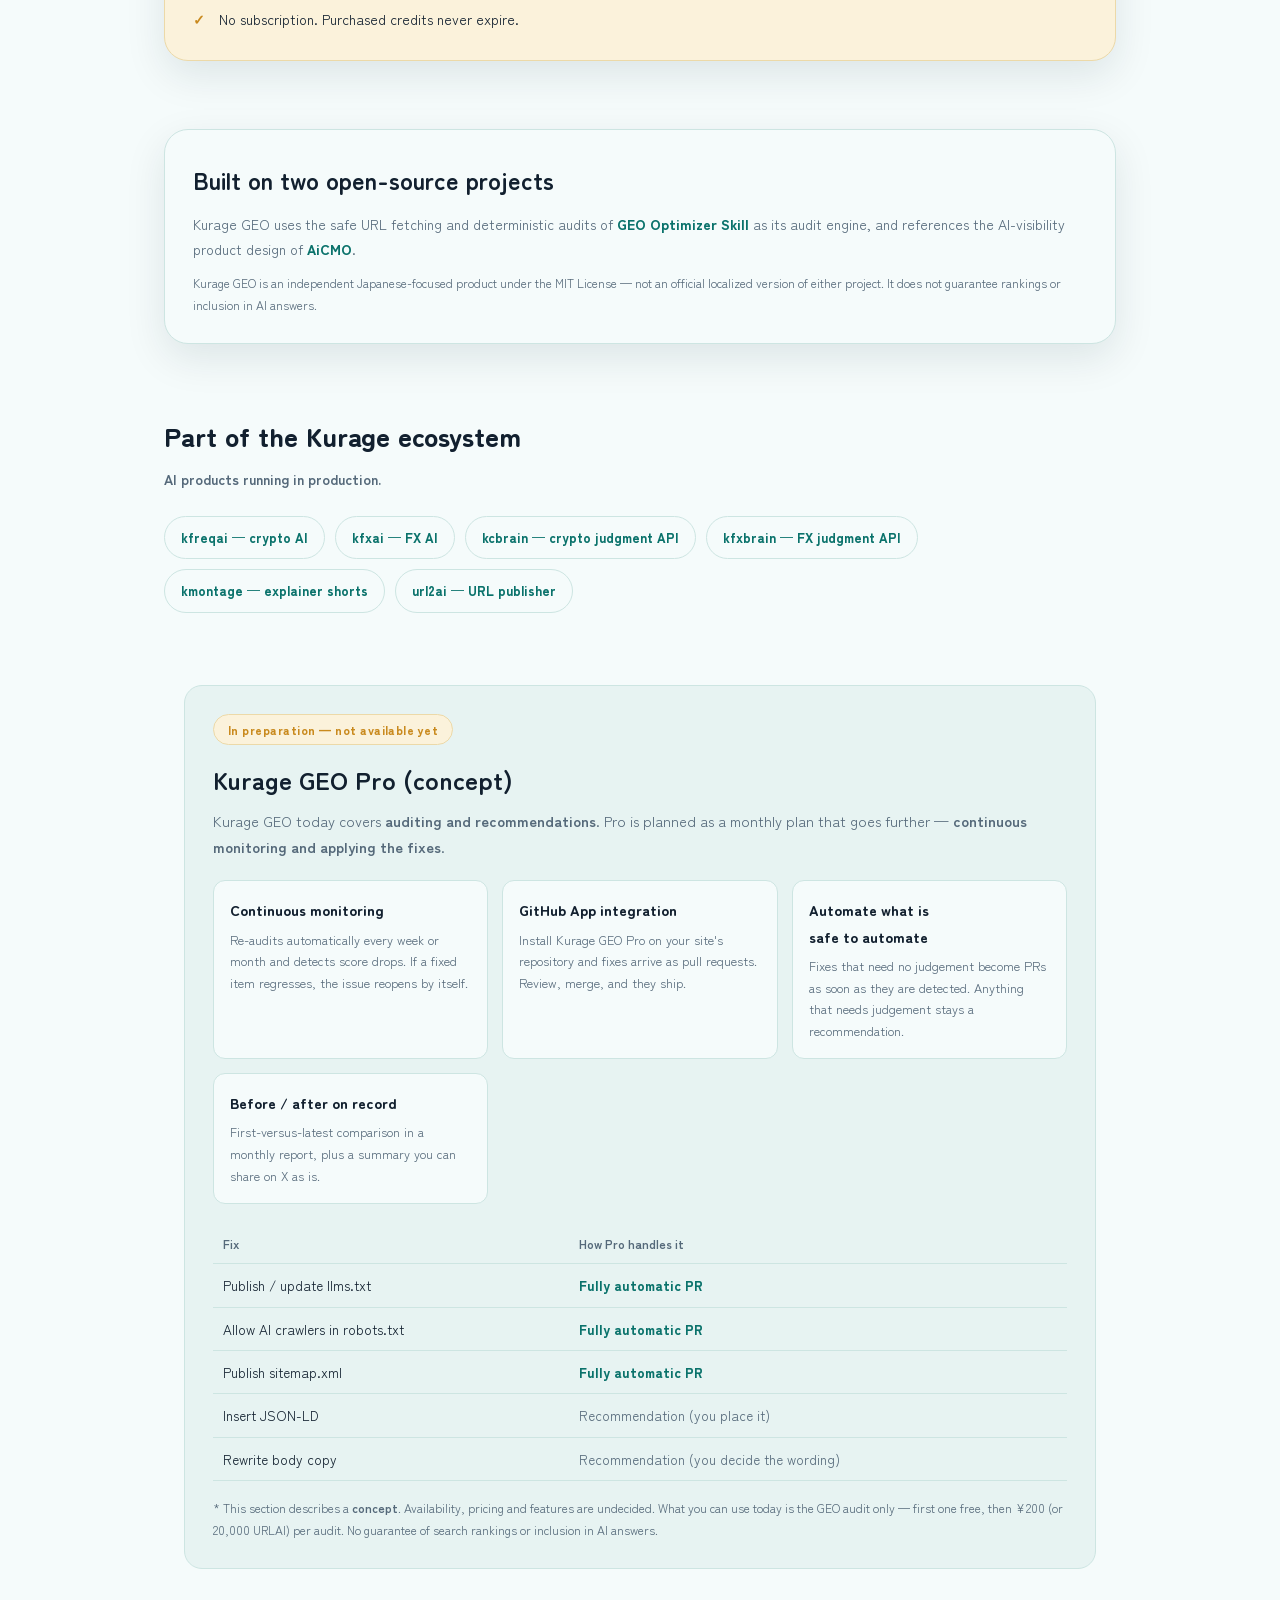
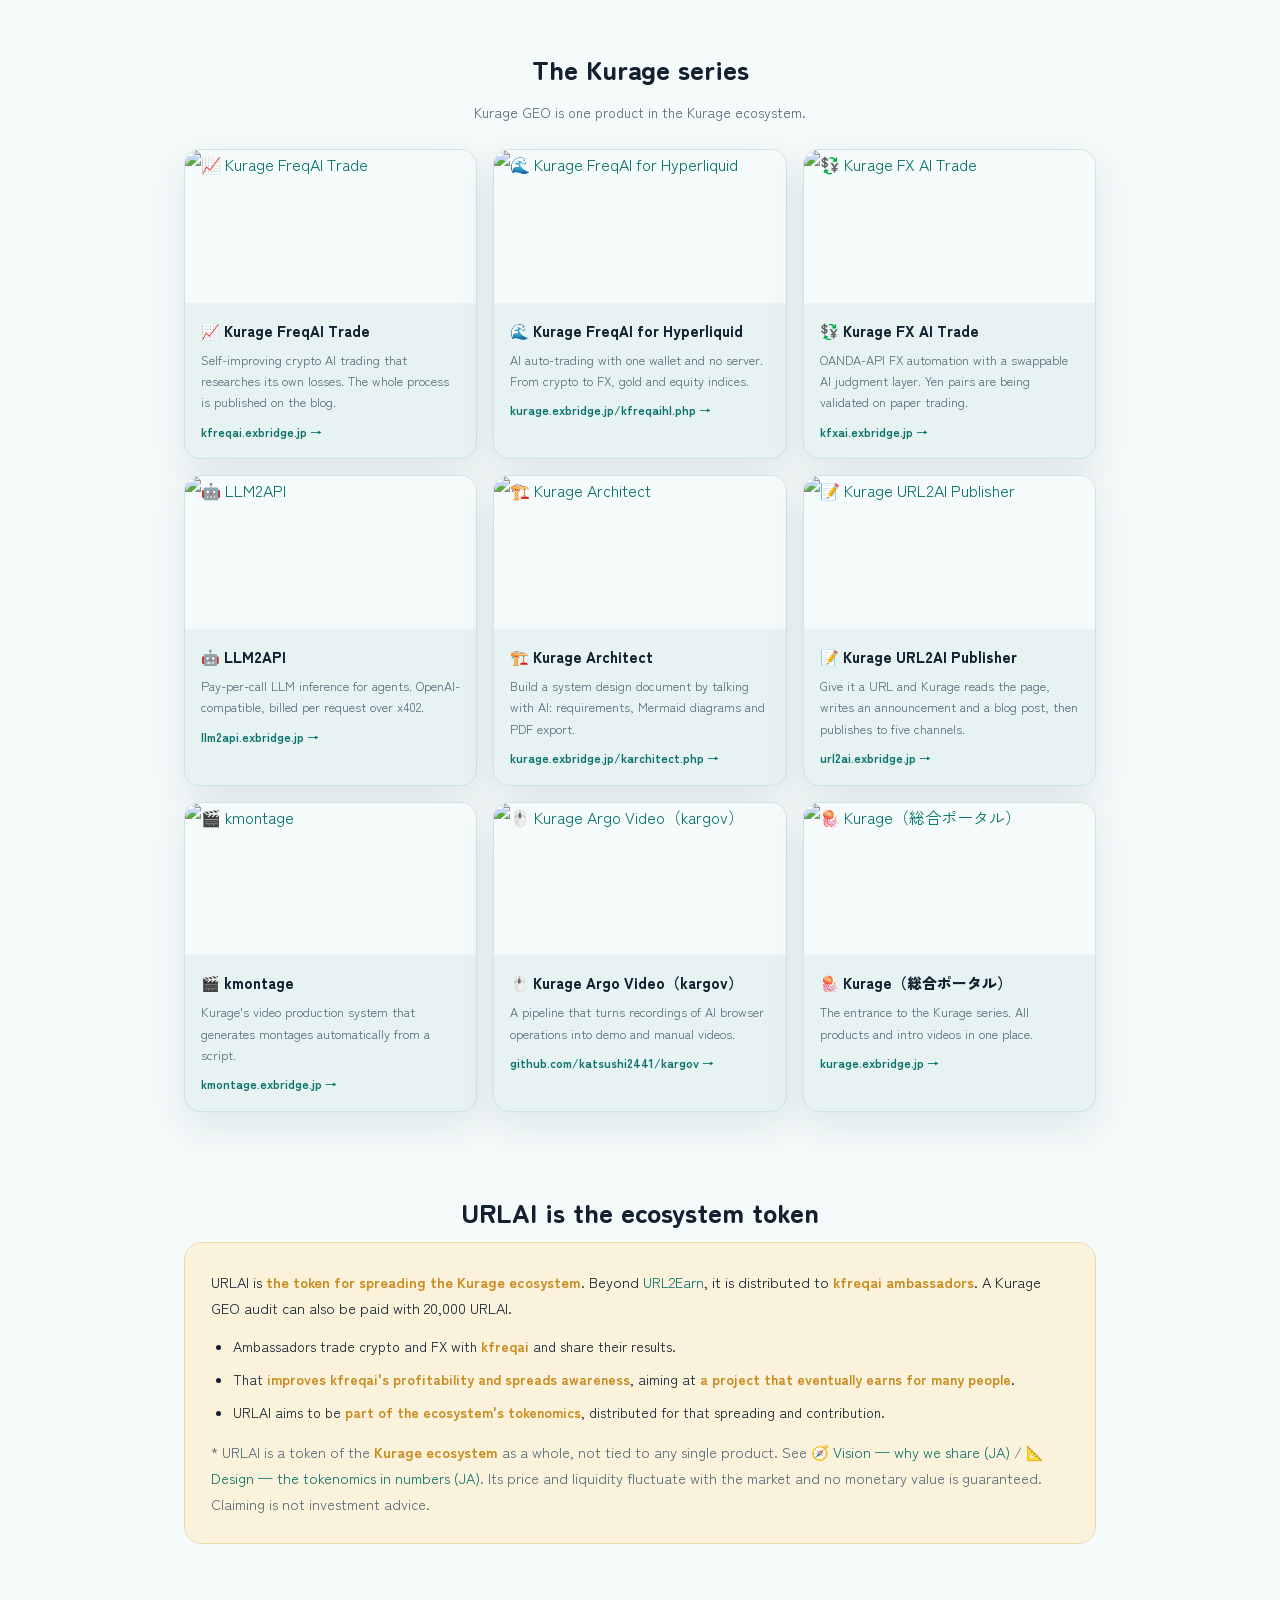
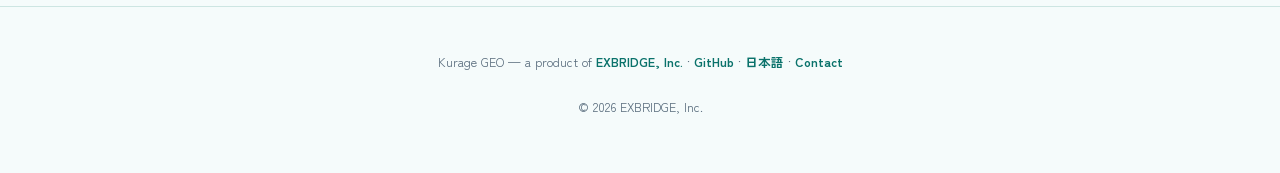
==== commit 8b419db0: "docs(landing): Kurage GEO Pro の構想をLPに追記 現行のKurage GEOは「監査と提案」まで。その先の「常時監視と修正実行」を 担う月額版の構想を、料金セクションの直" ====
--- a/landing/index.html
+++ b/landing/index.html
@@ -242,6 +242,50 @@
       <a href="https://url2ai.exbridge.jp/" target="_blank" rel="noopener">url2ai — URL publisher</a>
     </div>
   </section>
+<!-- BEGIN kurage-geo-pro (scripts/inject_pro_concept.py が生成) -->
+<style>
+  .pro-sec { max-width:1080px; margin:0 auto; padding:38px 20px; }
+  .pro-box { background:var(--panel); border:1px solid var(--panel-line); border-radius:18px; padding:28px; }
+  .pro-badge { display:inline-block; font-size:12px; font-weight:800; letter-spacing:.04em;
+    background:var(--gold-bg); border:1px solid var(--gold-line); color:var(--gold);
+    border-radius:999px; padding:4px 14px; margin-bottom:12px; }
+  .pro-box h2 { font-size:clamp(19px,2.6vw,25px); margin-bottom:6px; }
+  .pro-lead { color:var(--abyss-soft); font-size:14.5px; margin-bottom:20px; }
+  .pro-grid { display:grid; grid-template-columns:repeat(auto-fit,minmax(250px,1fr)); gap:14px; margin-bottom:20px; }
+  .pro-item { background:var(--foam); border:1px solid var(--panel-line); border-radius:12px; padding:16px; }
+  .pro-item h3 { font-size:14.5px; font-weight:800; margin-bottom:5px; }
+  .pro-item p { font-size:12.5px; color:var(--abyss-soft); line-height:1.75; }
+  .pro-table { width:100%; border-collapse:collapse; font-size:13.5px; }
+  .pro-table th, .pro-table td { text-align:left; padding:9px 10px; border-bottom:1px solid var(--panel-line); }
+  .pro-table th { color:var(--abyss-soft); font-size:12px; }
+  .pro-auto { color:var(--teal-deep); font-weight:800; }
+  .pro-manual { color:var(--abyss-soft); }
+  .pro-note { font-size:12px; color:var(--abyss-soft); margin-top:16px; }
+</style>
+<section class="pro-sec" id="kurage-geo-pro">
+  <div class="pro-box">
+    <span class="pro-badge">In preparation — not available yet</span>
+    <h2>Kurage GEO Pro (concept)</h2>
+    <p class="pro-lead">Kurage GEO today covers <b>auditing and recommendations</b>. Pro is planned as a monthly plan that goes further — <b>continuous monitoring and applying the fixes</b>.</p>
+    <div class="pro-grid">
+      <div class="pro-item"><h3>Continuous monitoring</h3><p>Re-audits automatically every week or month and detects score drops. If a fixed item regresses, the issue reopens by itself.</p></div>
+      <div class="pro-item"><h3>GitHub App integration</h3><p>Install Kurage GEO Pro on your site's repository and fixes arrive as pull requests. Review, merge, and they ship.</p></div>
+      <div class="pro-item"><h3>Automate what is safe to automate</h3><p>Fixes that need no judgement become PRs as soon as they are detected. Anything that needs judgement stays a recommendation.</p></div>
+      <div class="pro-item"><h3>Before / after on record</h3><p>First-versus-latest comparison in a monthly report, plus a summary you can share on X as is.</p></div>
+    </div>
+    <table class="pro-table">
+      <tr><th>Fix</th><th>How Pro handles it</th></tr>
+        <tr><td>Publish / update llms.txt</td><td class="pro-auto">Fully automatic PR</td></tr>
+        <tr><td>Allow AI crawlers in robots.txt</td><td class="pro-auto">Fully automatic PR</td></tr>
+        <tr><td>Publish sitemap.xml</td><td class="pro-auto">Fully automatic PR</td></tr>
+        <tr><td>Insert JSON-LD</td><td class="pro-manual">Recommendation (you place it)</td></tr>
+        <tr><td>Rewrite body copy</td><td class="pro-manual">Recommendation (you decide the wording)</td></tr>
+    </table>
+    <p class="pro-note">* This section describes a <b>concept</b>. Availability, pricing and features are undecided. What you can use today is the GEO audit only — first one free, then ¥200 (or 20,000 URLAI) per audit. No guarantee of search rankings or inclusion in AI answers.</p>
+  </div>
+</section>
+<!-- END kurage-geo-pro -->
+
 <!-- BEGIN kurage-ecosystem (scripts/inject_ecosystem.py が生成) -->
 <style>
   .kx-sec { max-width:1080px; margin:0 auto; padding:38px 20px; }
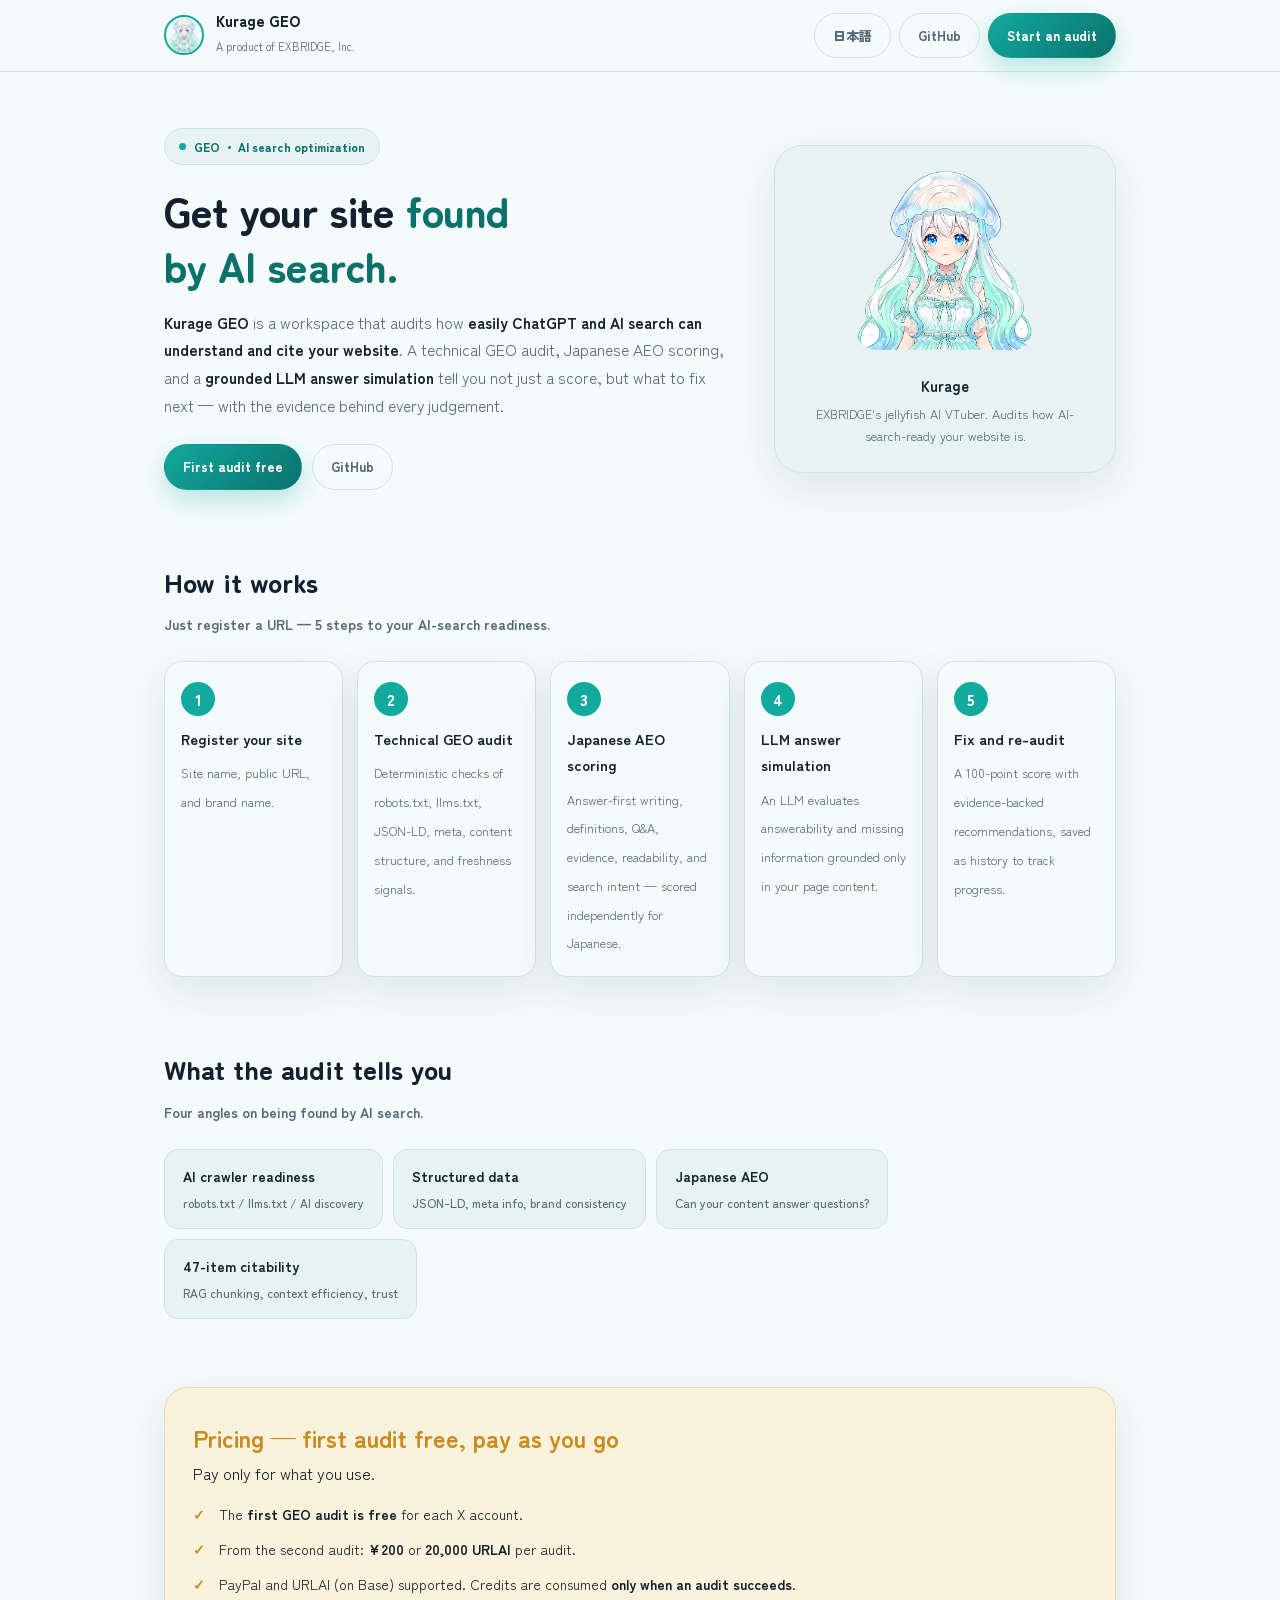
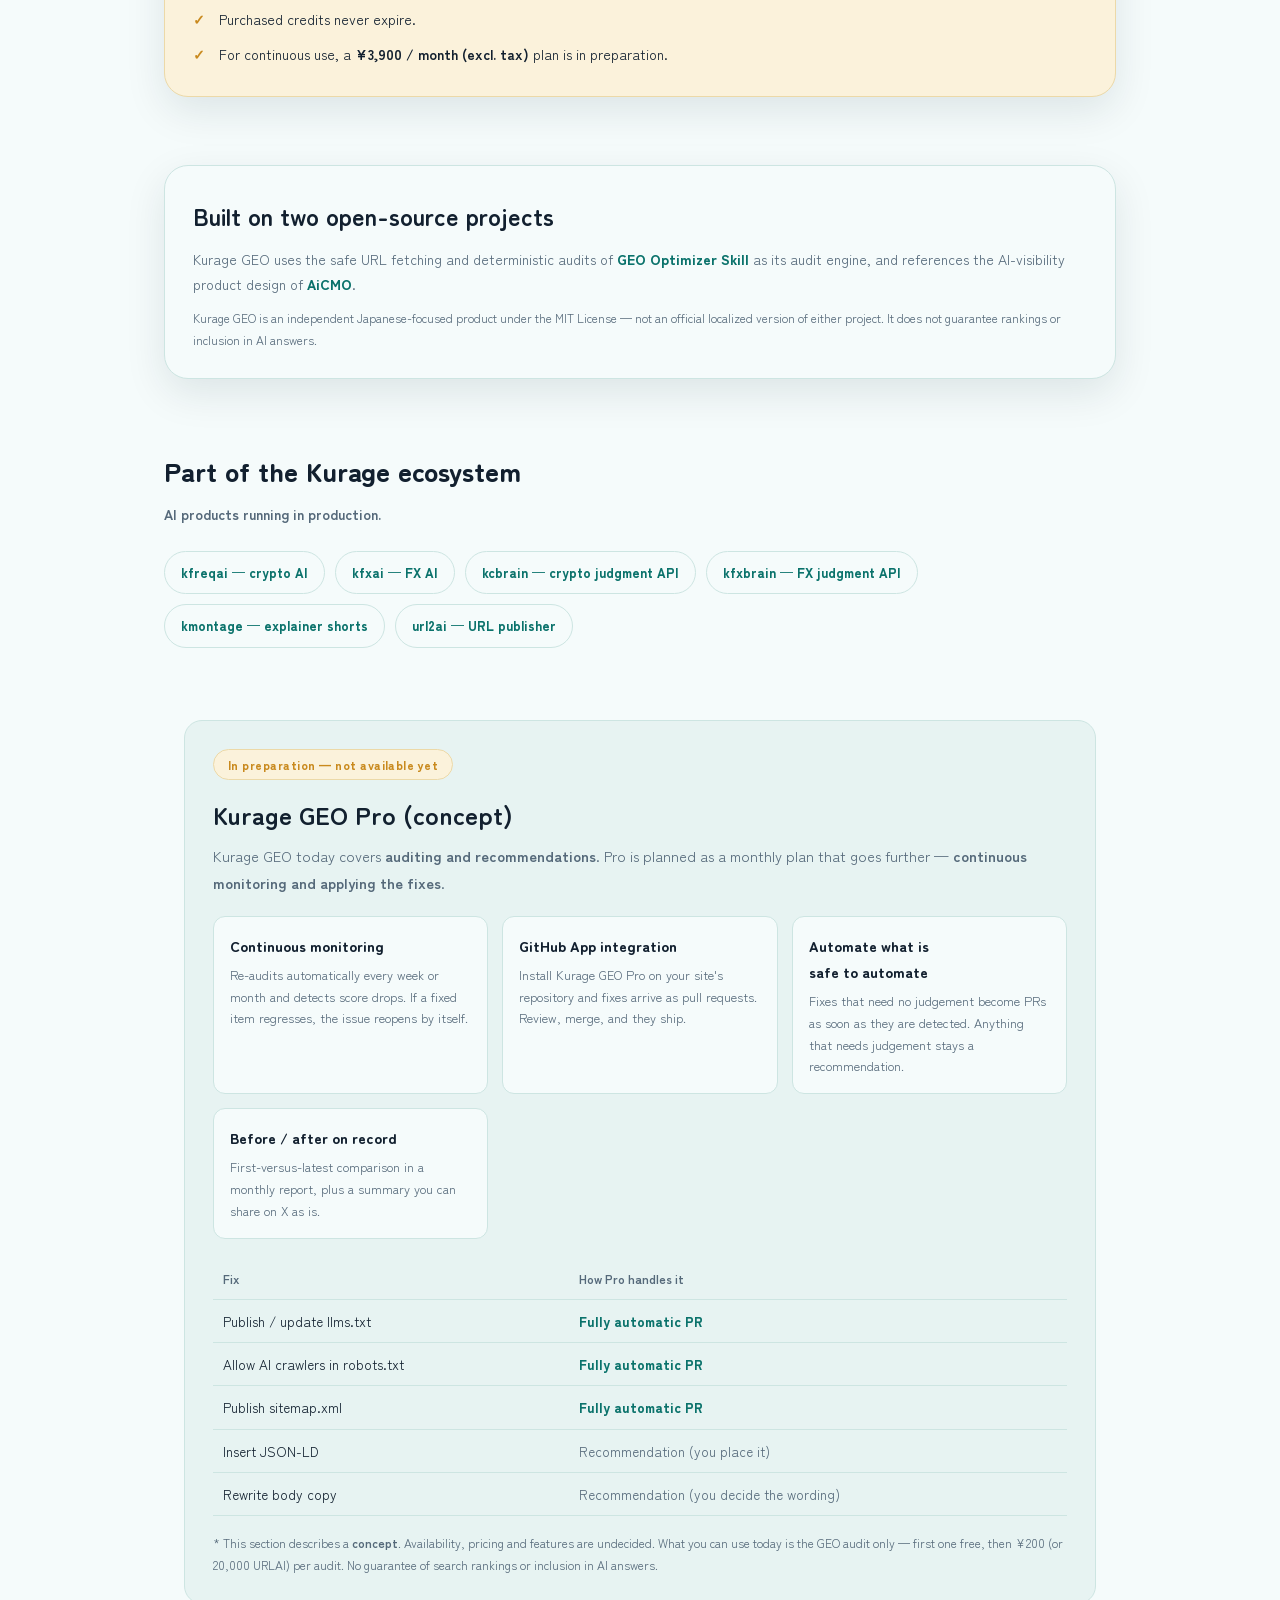
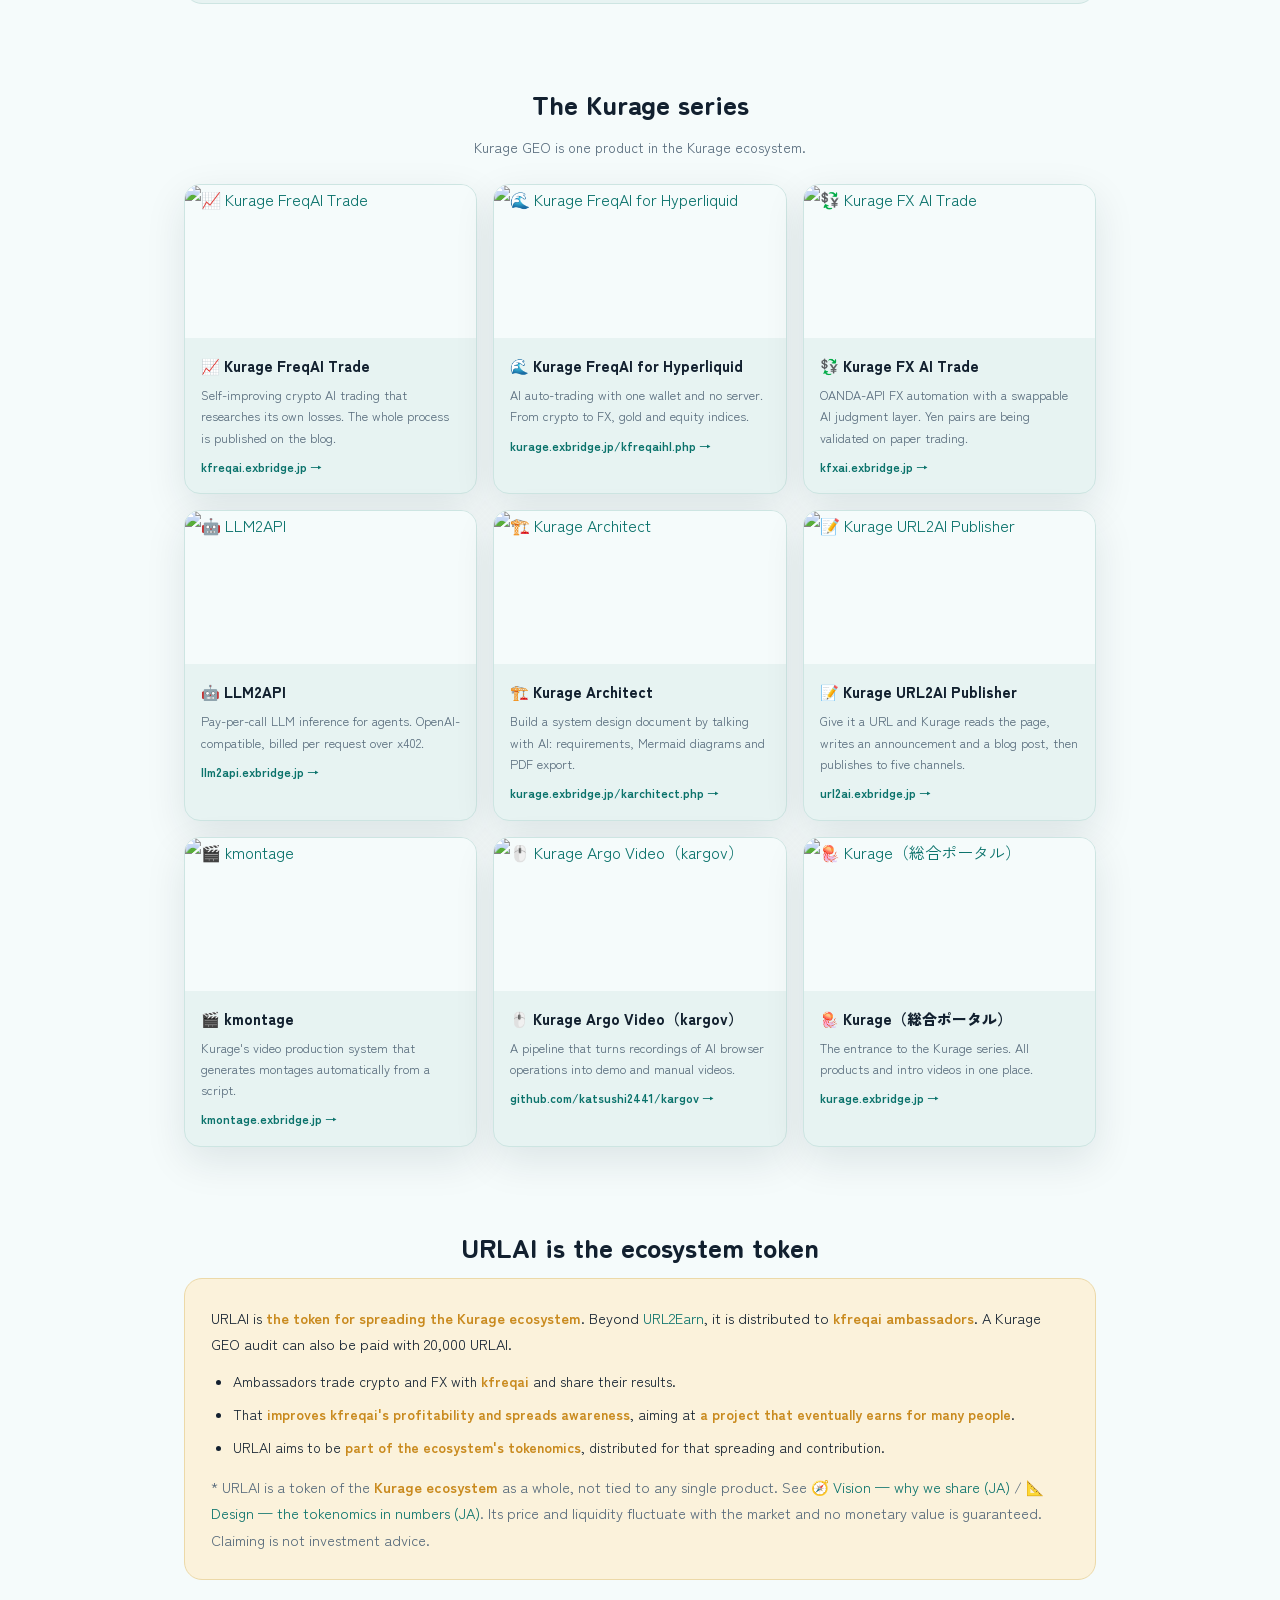
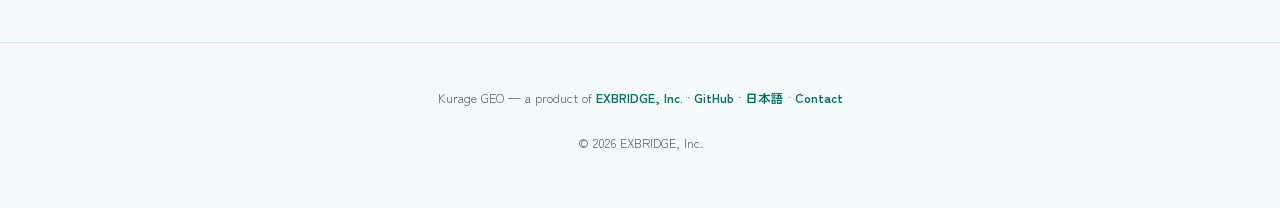
==== commit c69268f6: "feat(pricing): 継続利用向けの月額3,900円(税別)プランを案内に追加 初回無料・1診断200円/20,000URLAI はそのまま。月額は未実装のため 「準備中」と明記し、使えるよう" ====
--- a/landing/index.html
+++ b/landing/index.html
@@ -53,7 +53,7 @@
   "@type": "FAQPage",
   "mainEntity": [
     {"@type": "Question", "name": "What is the difference between SEO and GEO?", "acceptedAnswer": {"@type": "Answer", "text": "SEO mainly improves discoverability in search results, while GEO prepares the technical structure and information design so generative AI and AI search can understand and cite your content. Kurage GEO audits robots.txt, llms.txt, structured data, content structure, and more."}},
-    {"@type": "Question", "name": "How much does a Kurage GEO audit cost?", "acceptedAnswer": {"@type": "Answer", "text": "The first audit is free for each X account. From the second audit onward, each audit costs ¥200, or one credit purchased with 20,000 URLAI. There is no subscription."}},
+    {"@type": "Question", "name": "How much does a Kurage GEO audit cost?", "acceptedAnswer": {"@type": "Answer", "text": "The first audit is free for each X account. From the second audit onward, each audit costs ¥200, or one credit purchased with 20,000 URLAI. A ¥3,900 / month (excl. tax) plan for continuous use is in preparation."}},
     {"@type": "Question", "name": "Is Kurage GEO an official version of GEO Optimizer or AiCMO?", "acceptedAnswer": {"@type": "Answer", "text": "No. Kurage GEO uses the deterministic audit engine of GEO Optimizer Skill and references the product design of AiCMO, both under the MIT License, as an independent Japanese-focused product."}}
   ]
 }
@@ -211,13 +211,14 @@
 
   <section>
     <div class="gate">
-      <h2>Pricing — first audit free, no subscription</h2>
+      <h2>Pricing — first audit free, pay as you go</h2>
       <p class="sub" style="margin-bottom:0">Pay only for what you use.</p>
       <ul>
         <li>The <b>first GEO audit is free</b> for each X account.</li>
         <li>From the second audit: <b>¥200</b> or <b>20,000 URLAI</b> per audit.</li>
         <li>PayPal and URLAI (on Base) supported. Credits are consumed <b>only when an audit succeeds</b>.</li>
-        <li>No subscription. Purchased credits never expire.</li>
+        <li>Purchased credits never expire.</li>
+        <li>For continuous use, a <b>¥3,900 / month (excl. tax)</b> plan is in preparation.</li>
       </ul>
     </div>
   </section>
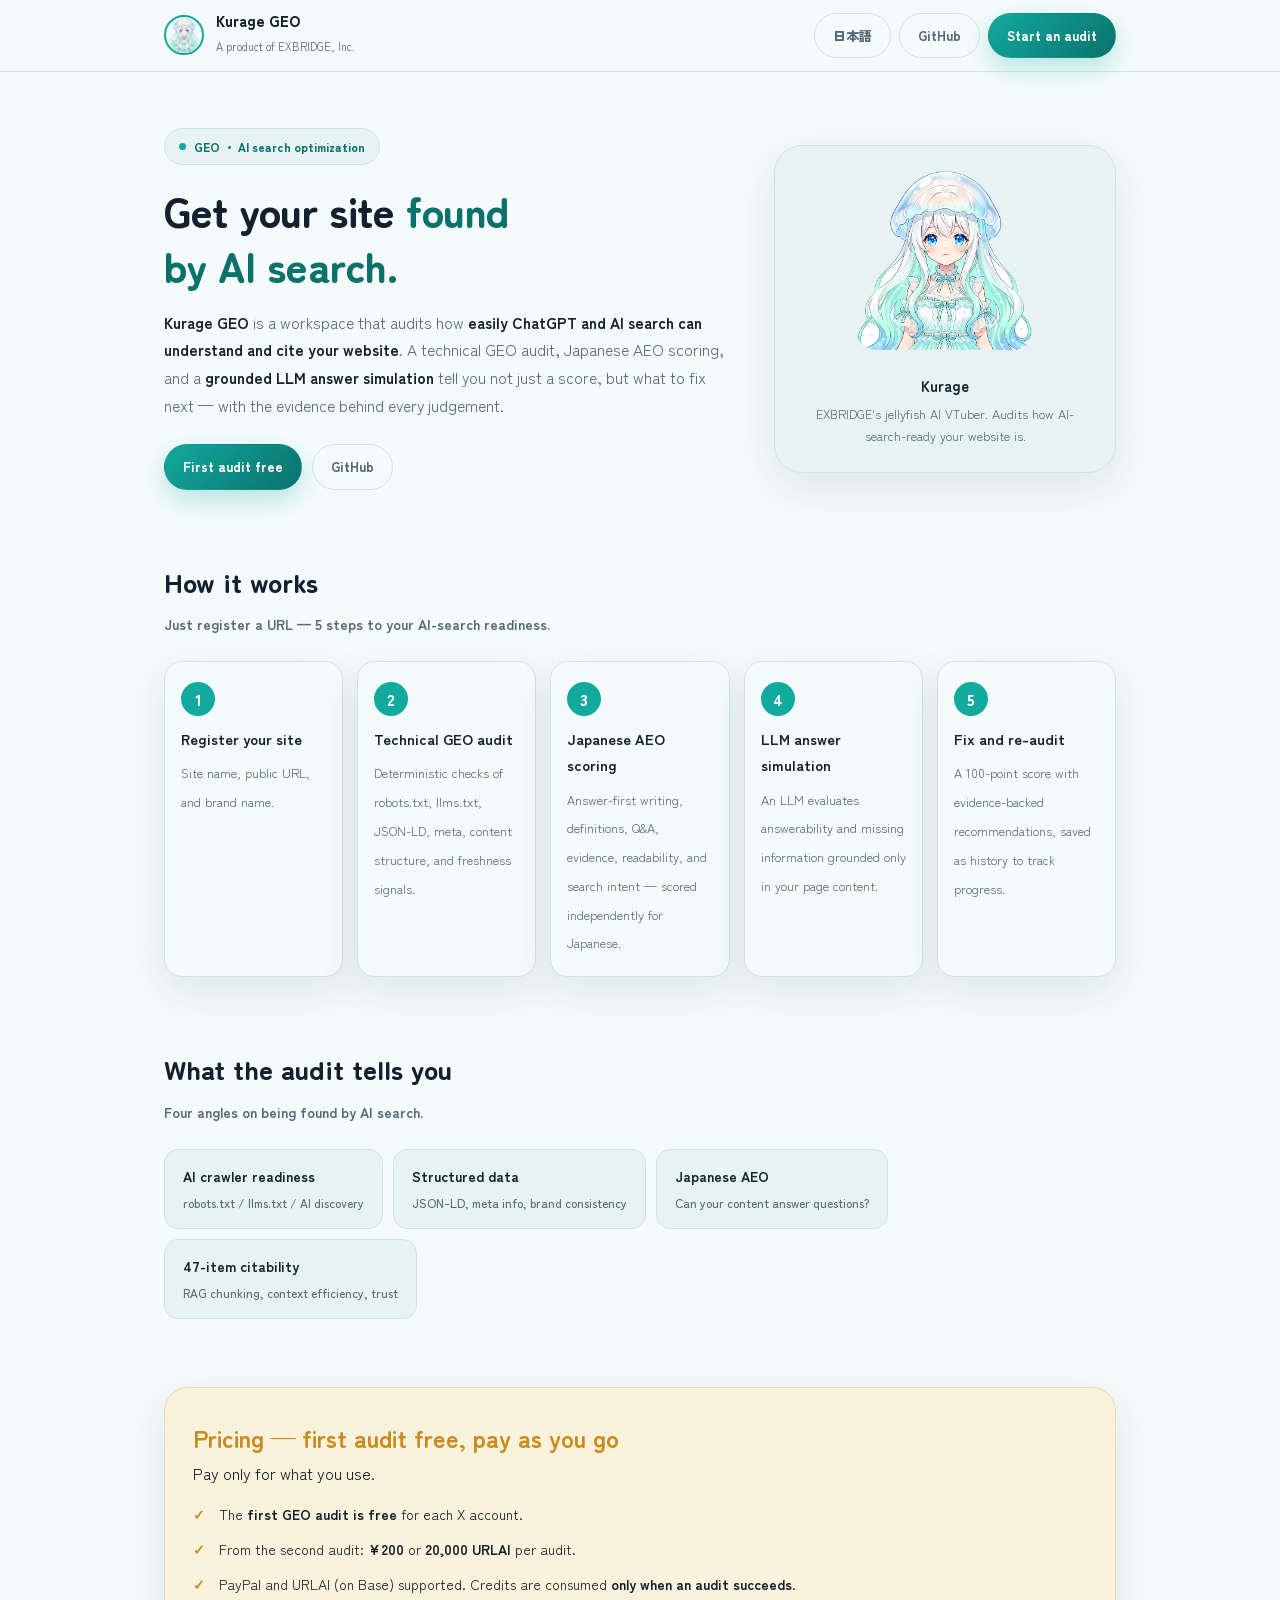
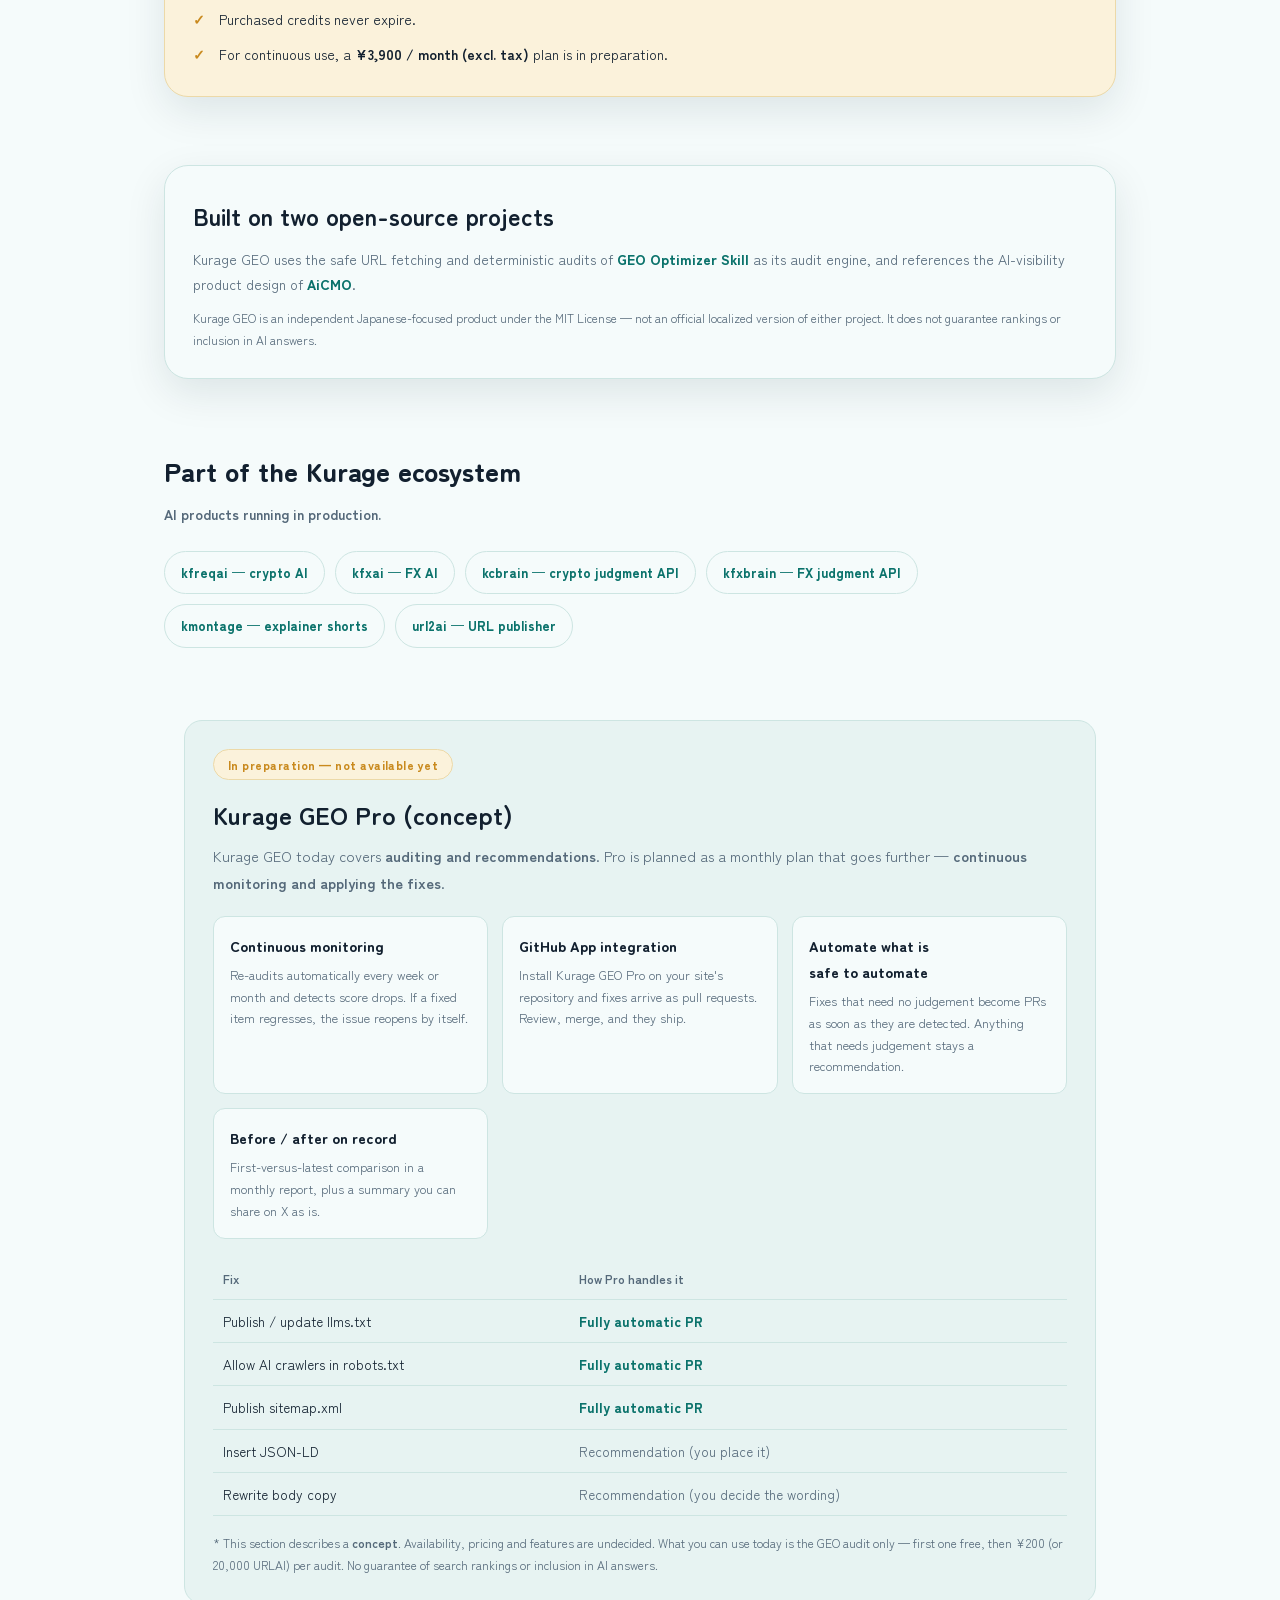
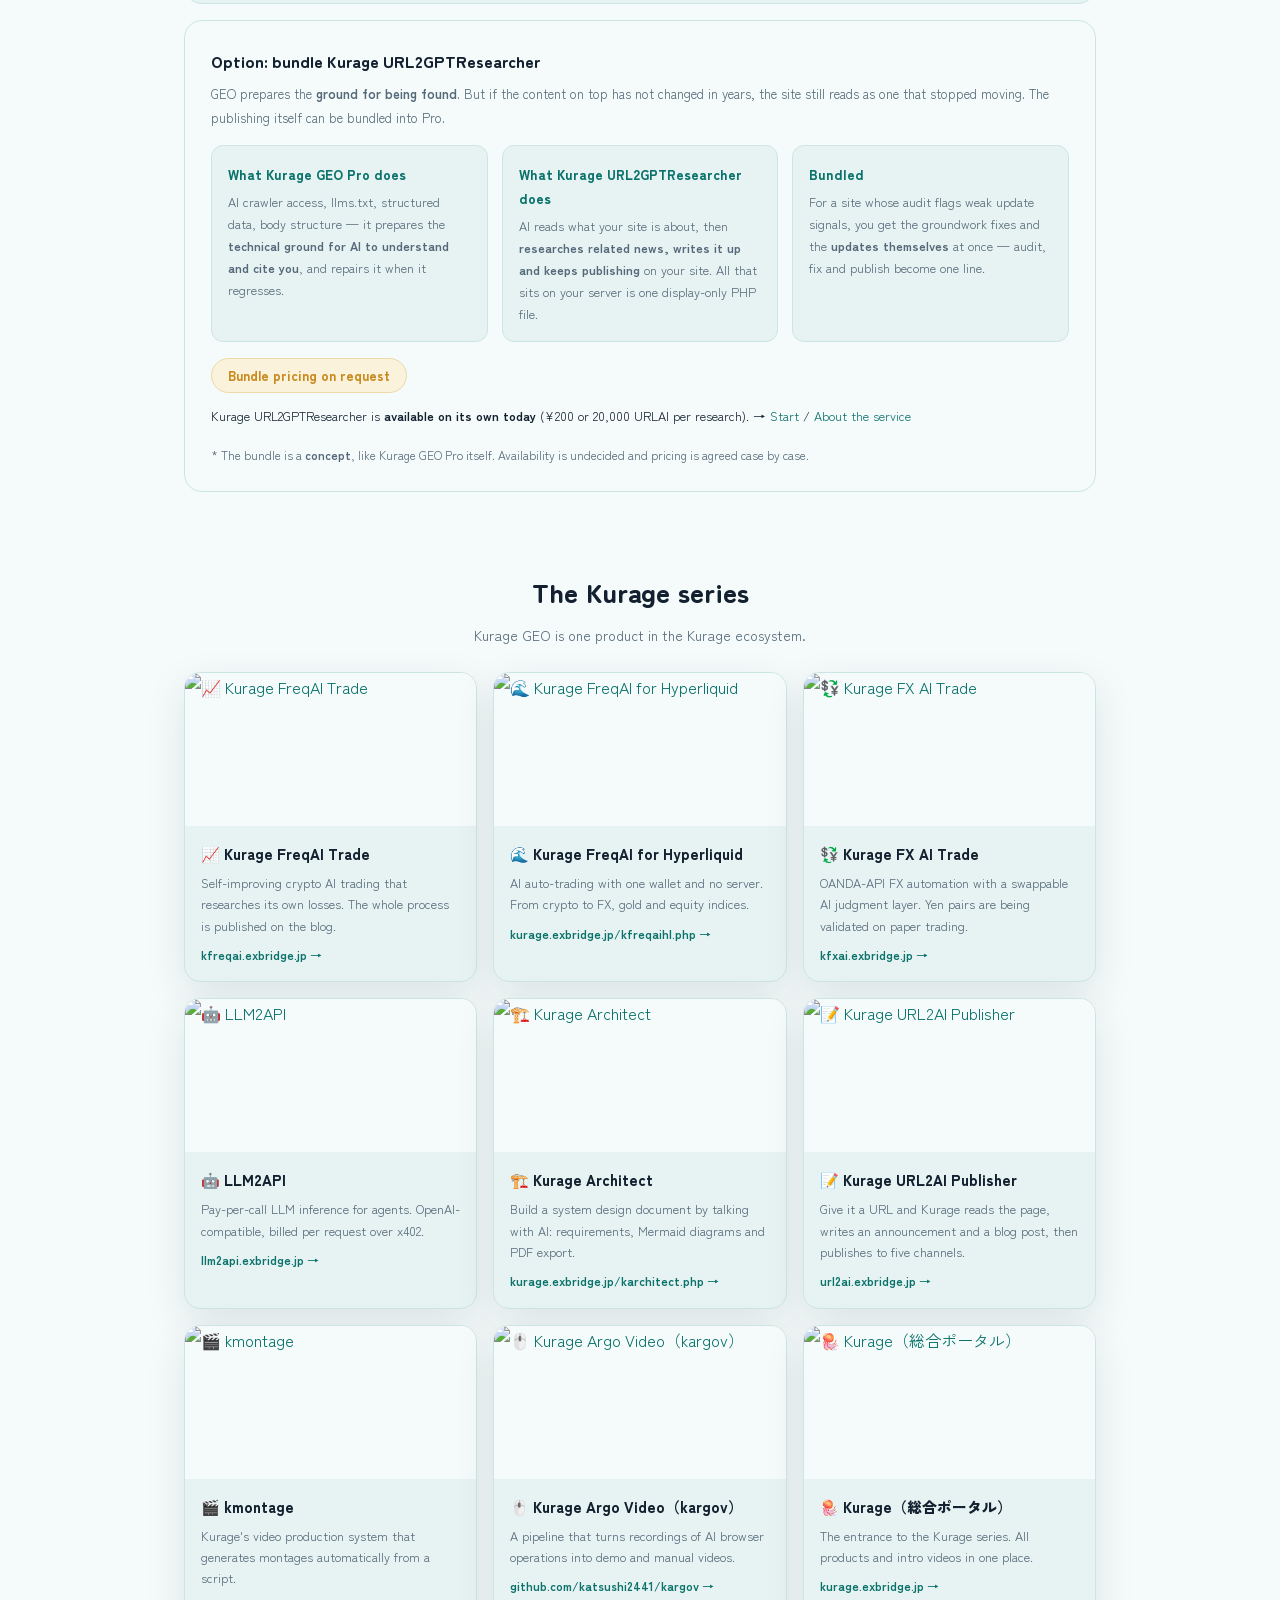
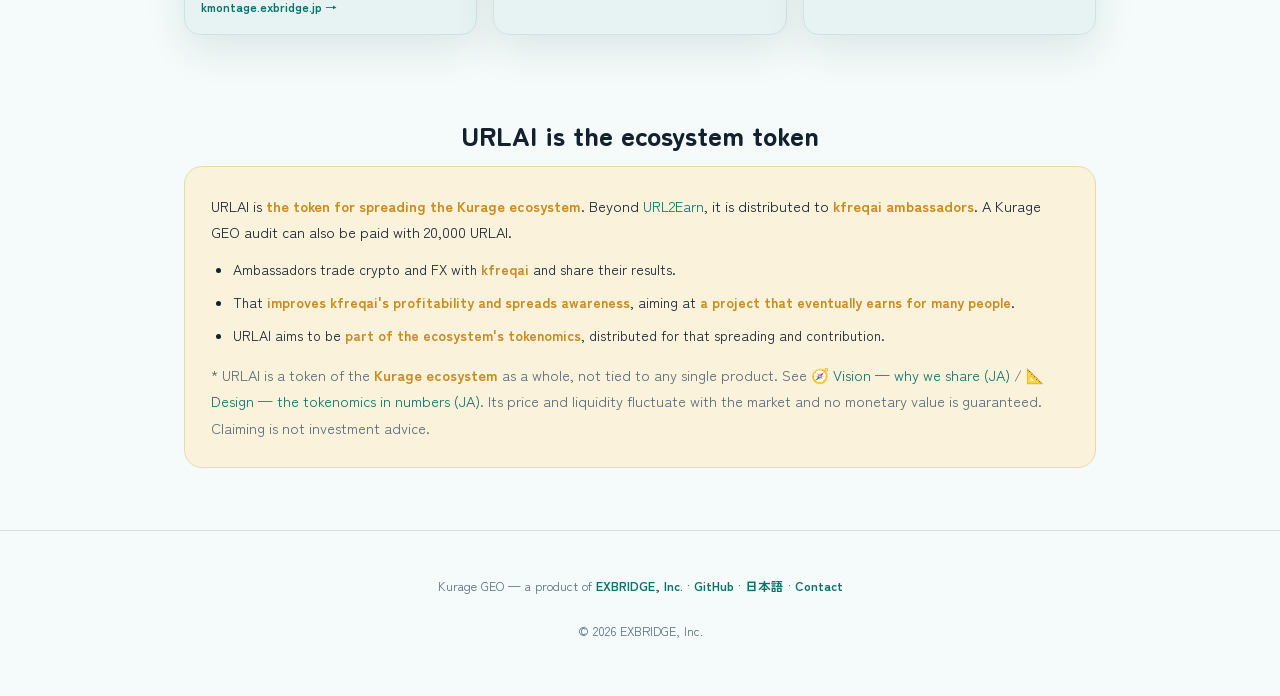
==== commit c32829ef: "feat(lp): GEO Proの下に kurl2gr セットのオプションを掲載 GEOは「見つけてもらう下地」を整えるが、載っている中身が更新されなければ サイトは止まって見える。更新の実体を担う" ====
--- a/landing/index.html
+++ b/landing/index.html
@@ -262,6 +262,18 @@
   .pro-auto { color:var(--teal-deep); font-weight:800; }
   .pro-manual { color:var(--abyss-soft); }
   .pro-note { font-size:12px; color:var(--abyss-soft); margin-top:16px; }
+  .set-box { background:var(--foam); border:1px solid var(--panel-line); border-radius:18px;
+    padding:26px; margin-top:16px; }
+  .set-box h3 { font-size:16px; font-weight:800; margin-bottom:6px; }
+  .set-box .set-sub { font-size:13px; color:var(--abyss-soft); margin-bottom:16px; }
+  .set-cols { display:grid; grid-template-columns:repeat(auto-fit,minmax(230px,1fr)); gap:14px; }
+  .set-col { background:var(--panel); border:1px solid var(--panel-line); border-radius:12px; padding:16px; }
+  .set-col h4 { font-size:13.5px; font-weight:800; margin-bottom:5px; color:var(--teal-deep); }
+  .set-col p { font-size:12.5px; color:var(--abyss-soft); line-height:1.75; }
+  .set-price { display:inline-block; font-size:13px; font-weight:800; color:var(--gold);
+    background:var(--gold-bg); border:1px solid var(--gold-line); border-radius:999px;
+    padding:5px 16px; margin-top:16px; }
+  .set-links { font-size:12.5px; margin-top:12px; }
 </style>
 <section class="pro-sec" id="kurage-geo-pro">
   <div class="pro-box">
@@ -283,6 +295,19 @@
         <tr><td>Rewrite body copy</td><td class="pro-manual">Recommendation (you decide the wording)</td></tr>
     </table>
     <p class="pro-note">* This section describes a <b>concept</b>. Availability, pricing and features are undecided. What you can use today is the GEO audit only — first one free, then ¥200 (or 20,000 URLAI) per audit. No guarantee of search rankings or inclusion in AI answers.</p>
+  </div>
+
+  <div class="set-box">
+    <h3>Option: bundle Kurage URL2GPTResearcher</h3>
+    <p class="set-sub">GEO prepares the <b>ground for being found</b>. But if the content on top has not changed in years, the site still reads as one that stopped moving. The publishing itself can be bundled into Pro.</p>
+    <div class="set-cols">
+        <div class="set-col"><h4>What Kurage GEO Pro does</h4><p>AI crawler access, llms.txt, structured data, body structure — it prepares the <b>technical ground for AI to understand and cite you</b>, and repairs it when it regresses.</p></div>
+        <div class="set-col"><h4>What Kurage URL2GPTResearcher does</h4><p>AI reads what your site is about, then <b>researches related news, writes it up and keeps publishing</b> on your site. All that sits on your server is one display-only PHP file.</p></div>
+        <div class="set-col"><h4>Bundled</h4><p>For a site whose audit flags weak update signals, you get the groundwork fixes and the <b>updates themselves</b> at once — audit, fix and publish become one line.</p></div>
+    </div>
+    <p><span class="set-price">Bundle pricing on request</span></p>
+    <p class="set-links">Kurage URL2GPTResearcher is <b>available on its own today</b> (¥200 or 20,000 URLAI per research). → <a href="https://kurage.exbridge.jp/kurl2gr.php?lang=en">Start</a> / <a href="https://kurl2gr.exbridge.jp/" target="_blank" rel="noopener">About the service</a></p>
+    <p class="pro-note">* The bundle is a <b>concept</b>, like Kurage GEO Pro itself. Availability is undecided and pricing is agreed case by case.</p>
   </div>
 </section>
 <!-- END kurage-geo-pro -->
